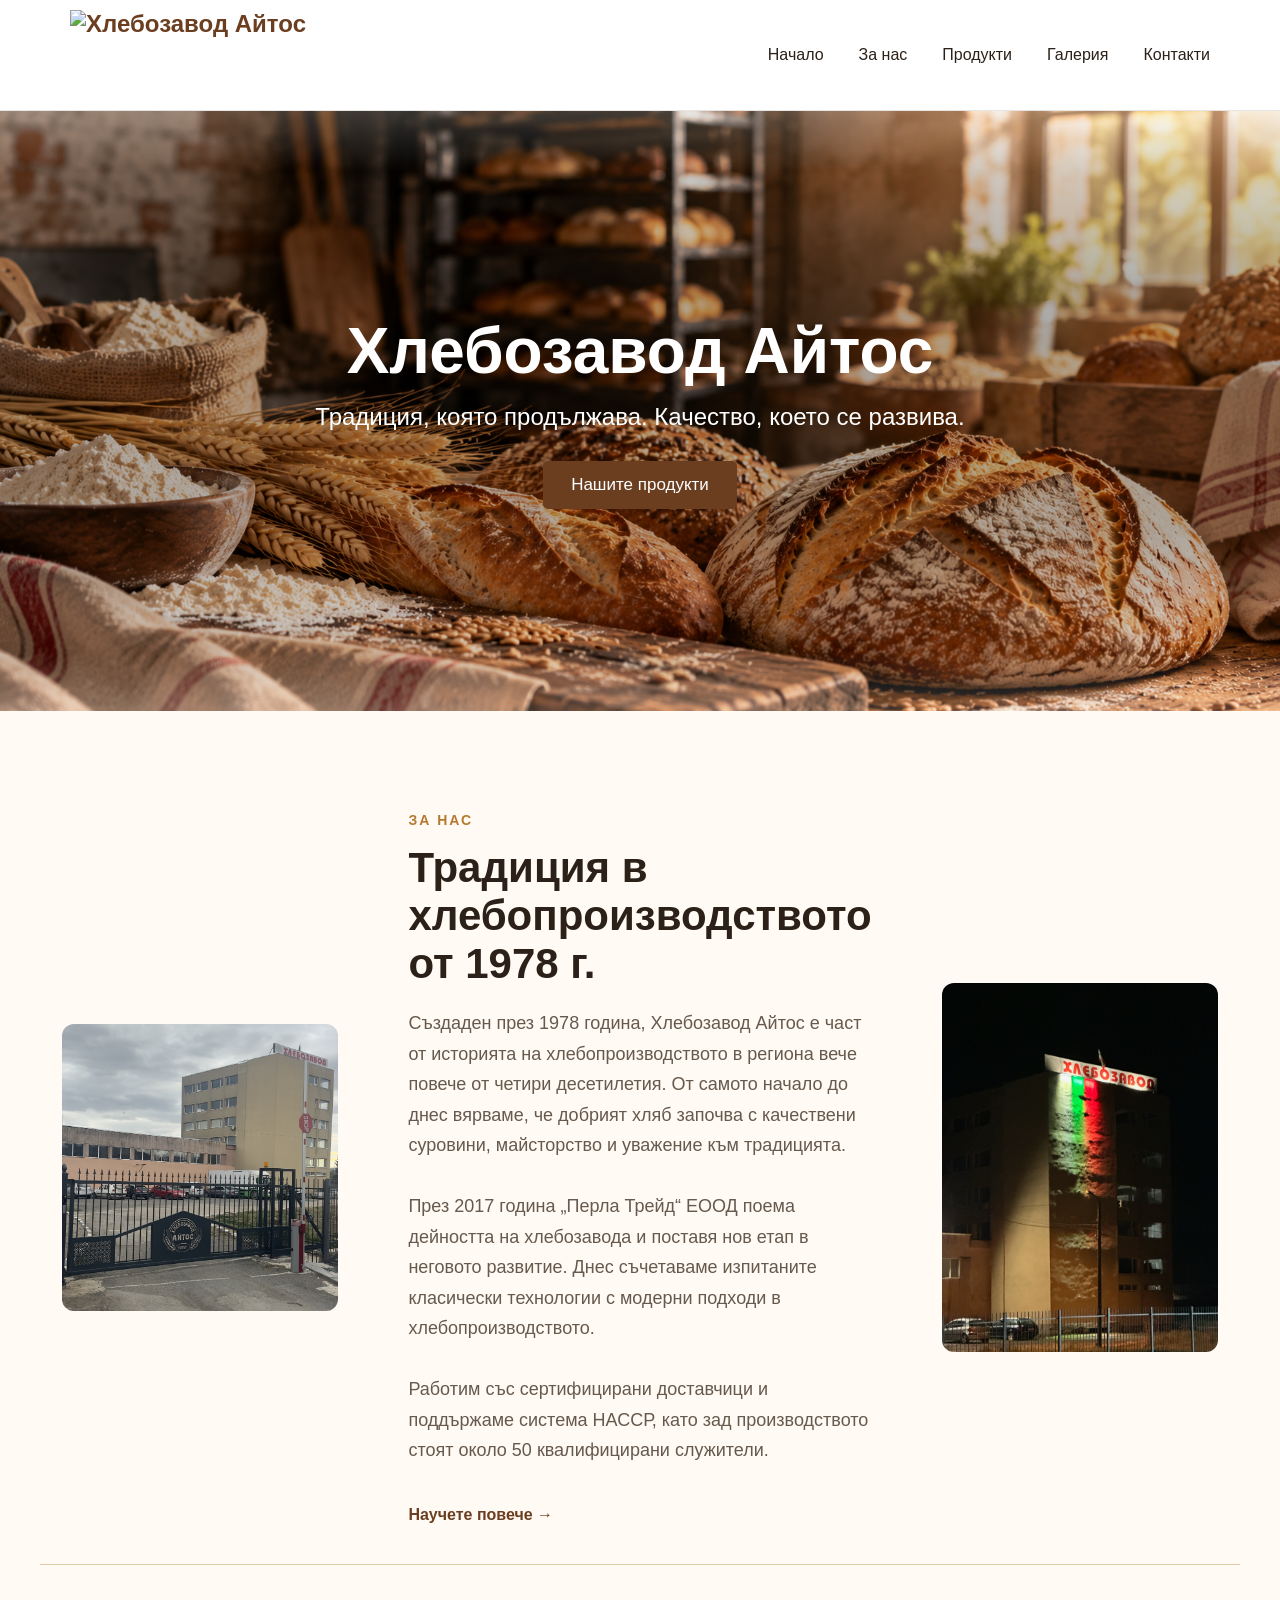
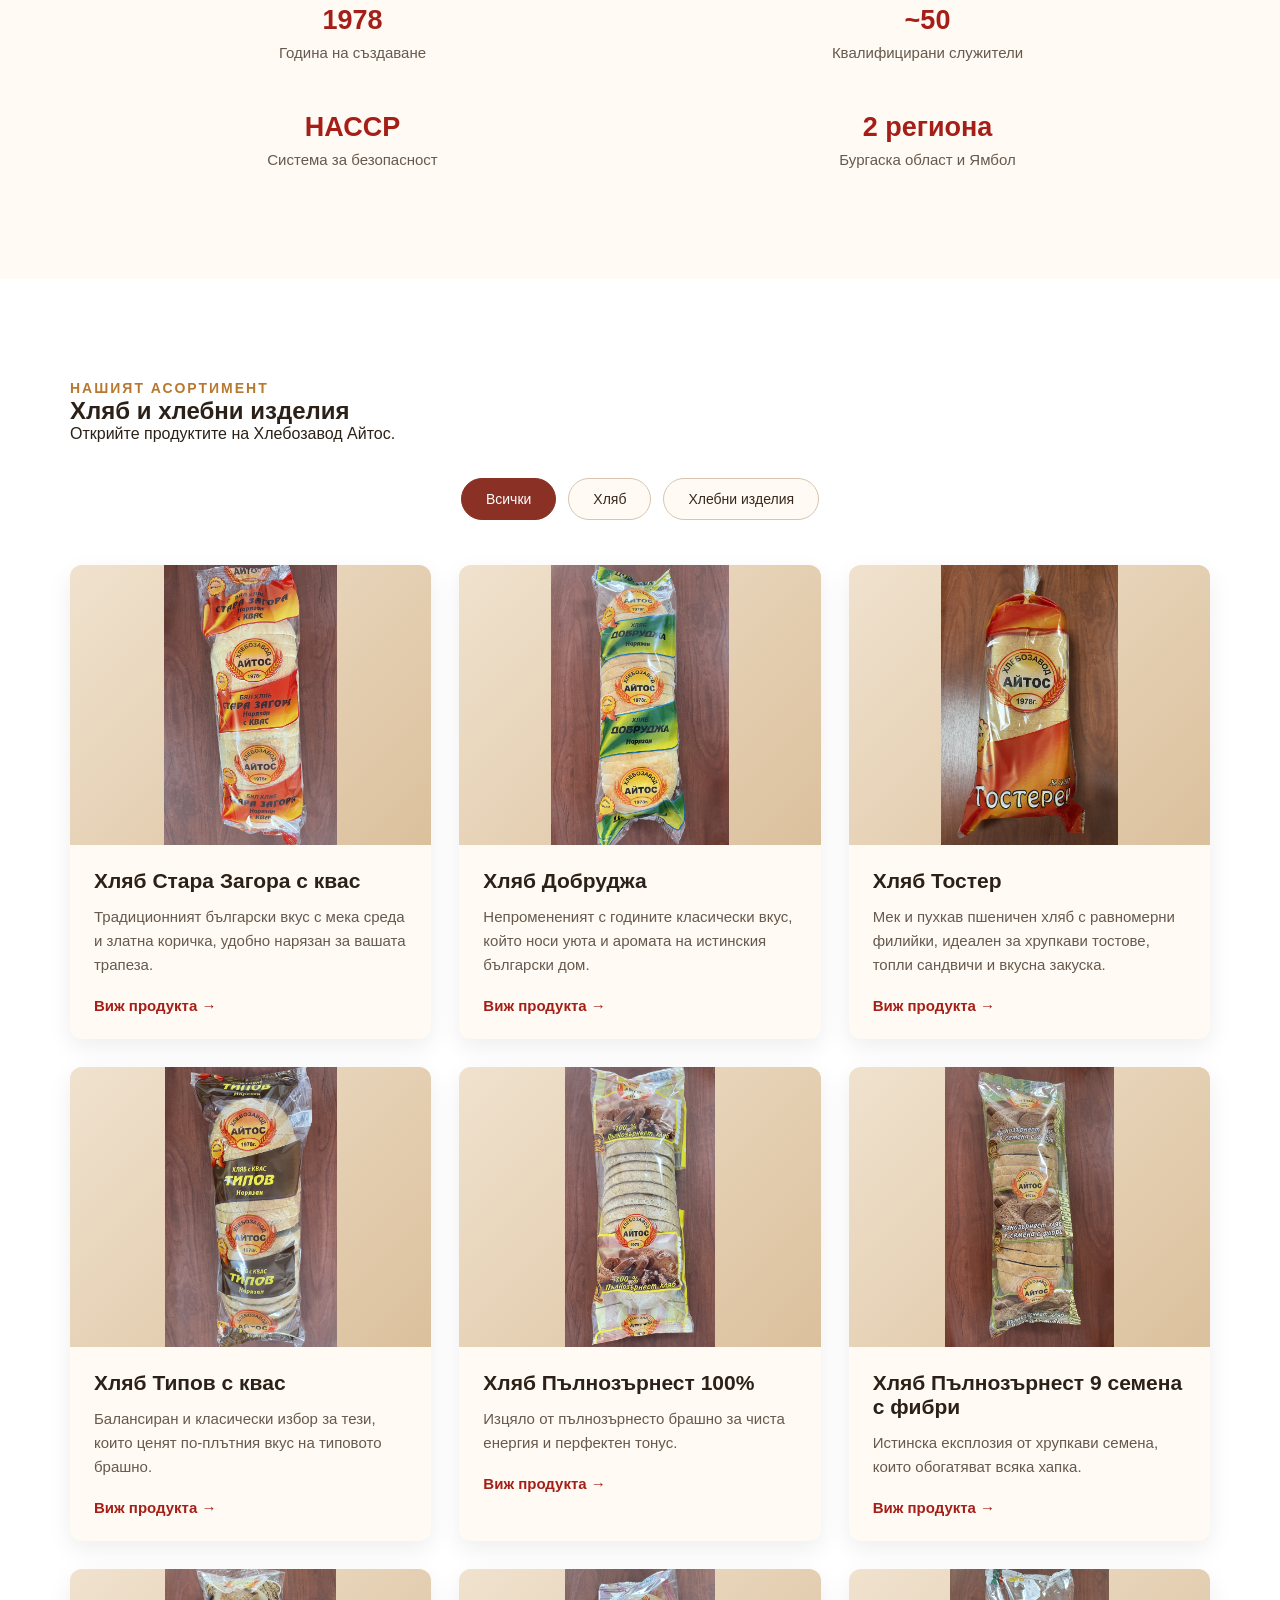
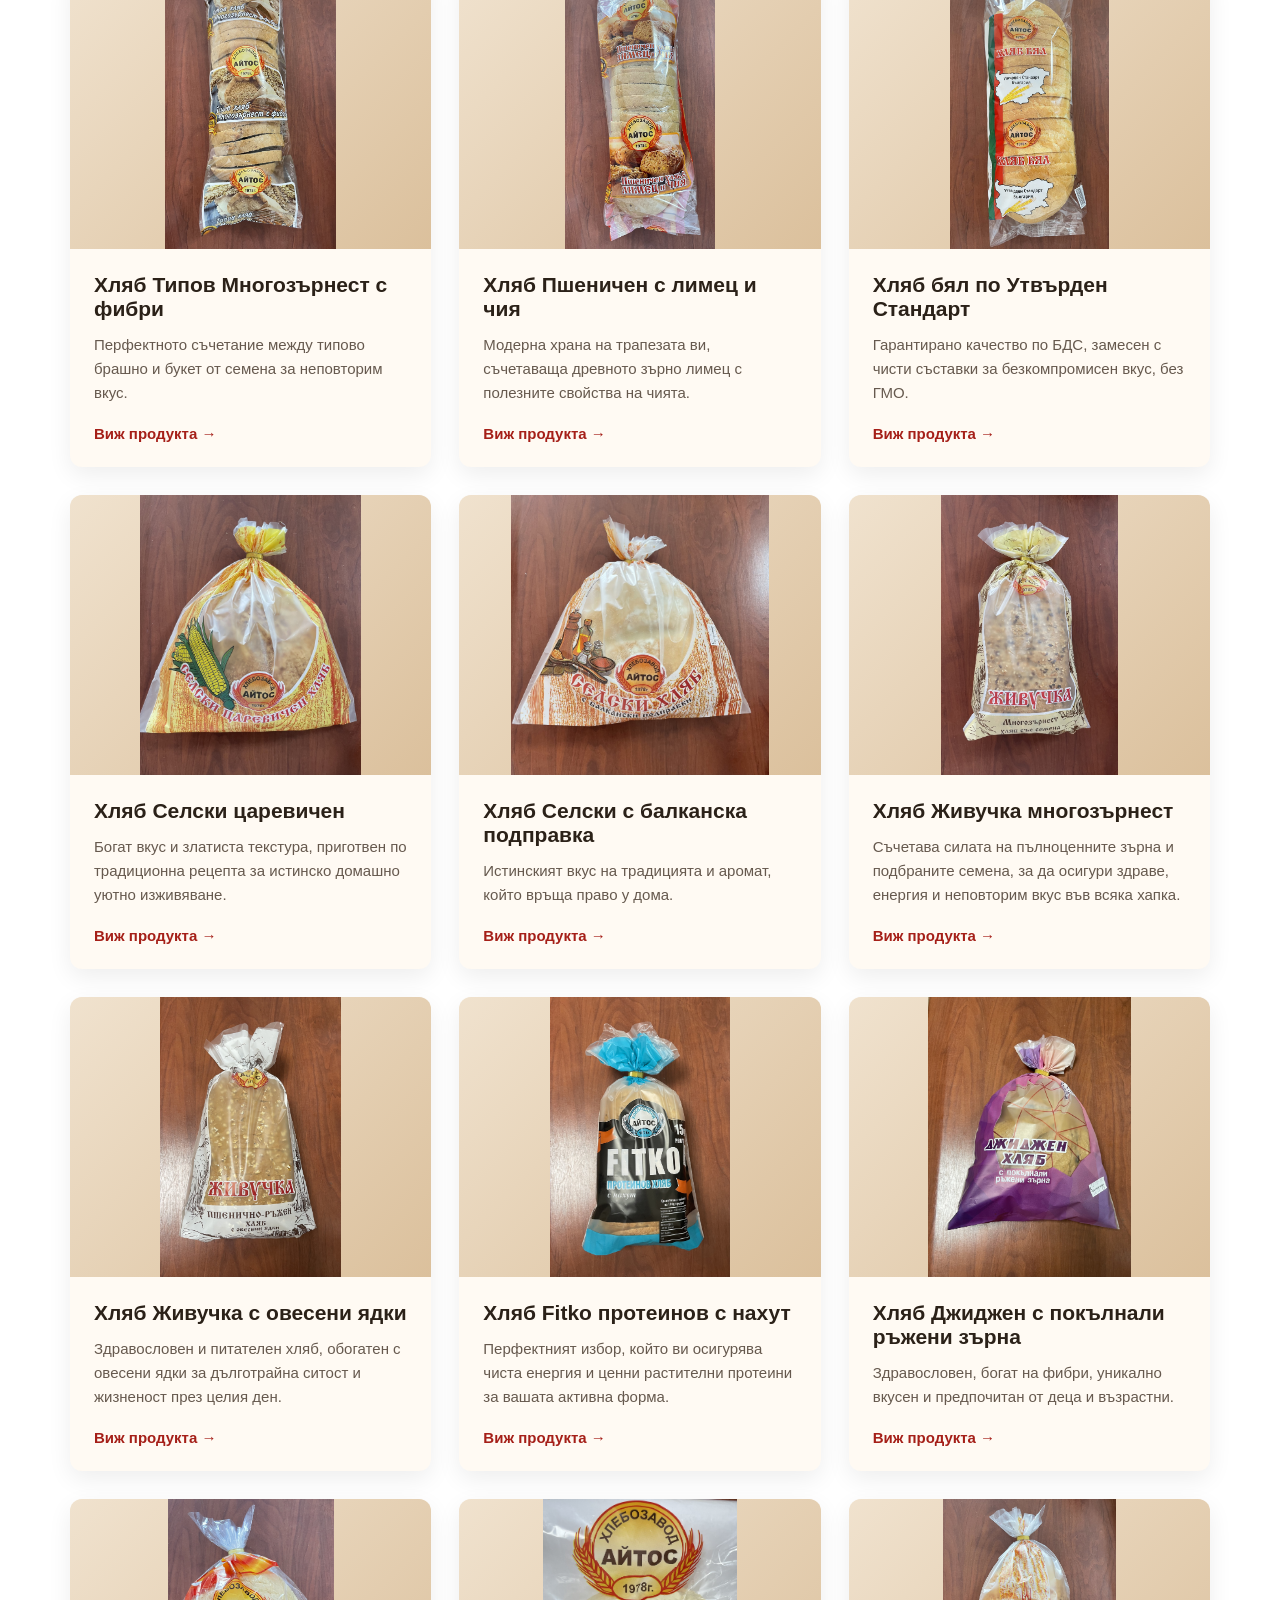
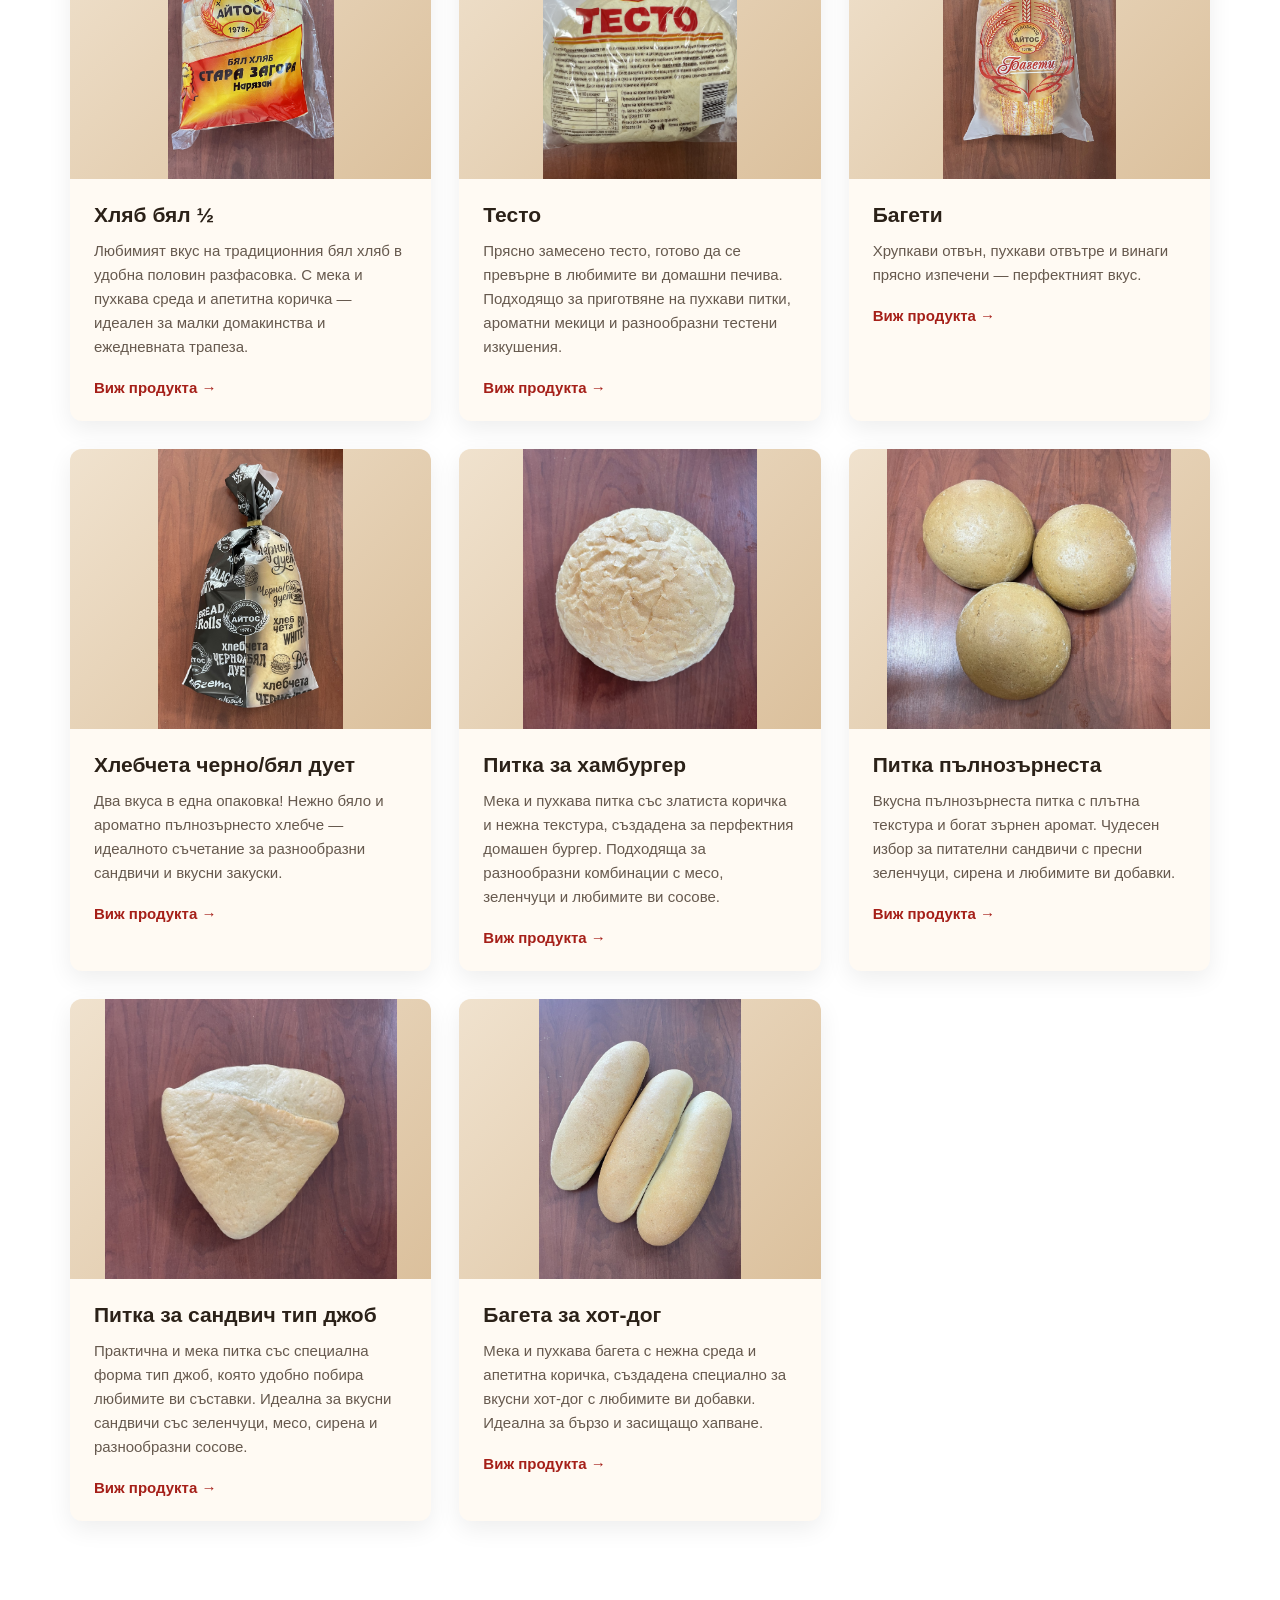
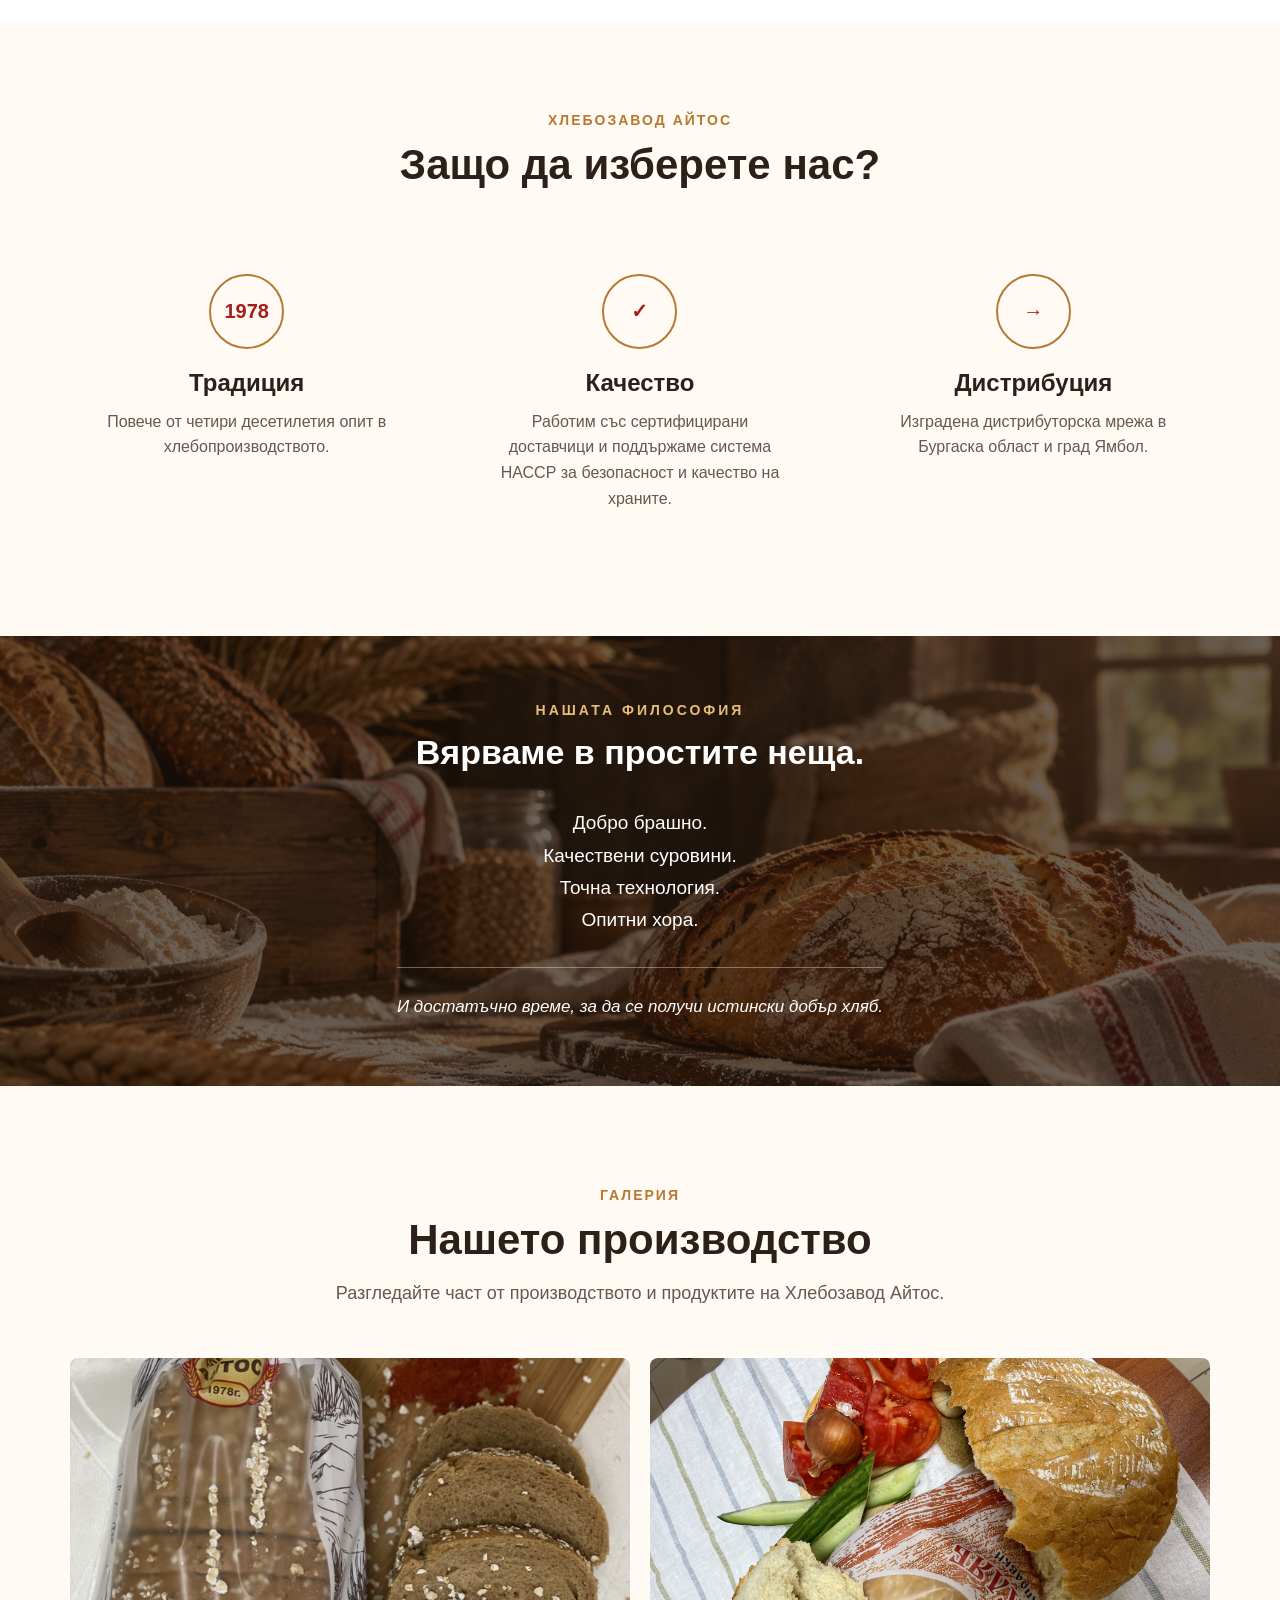
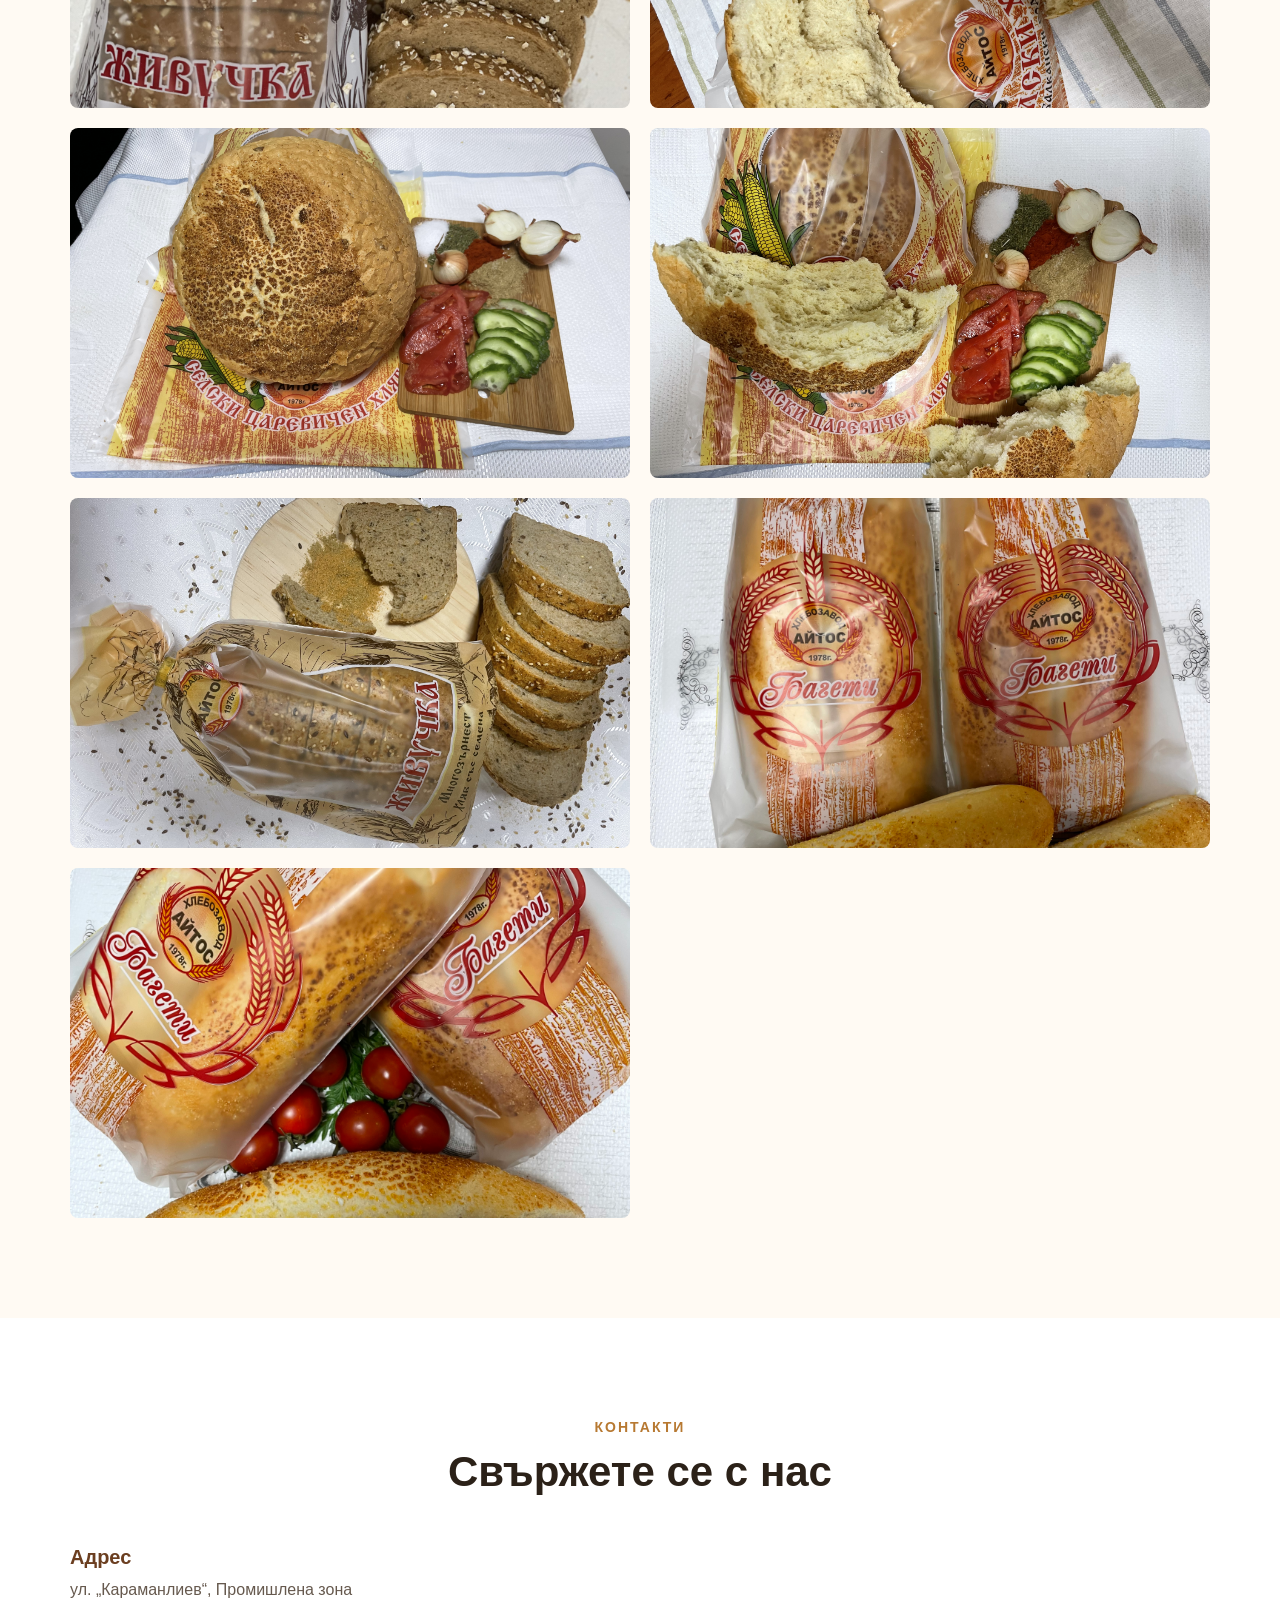
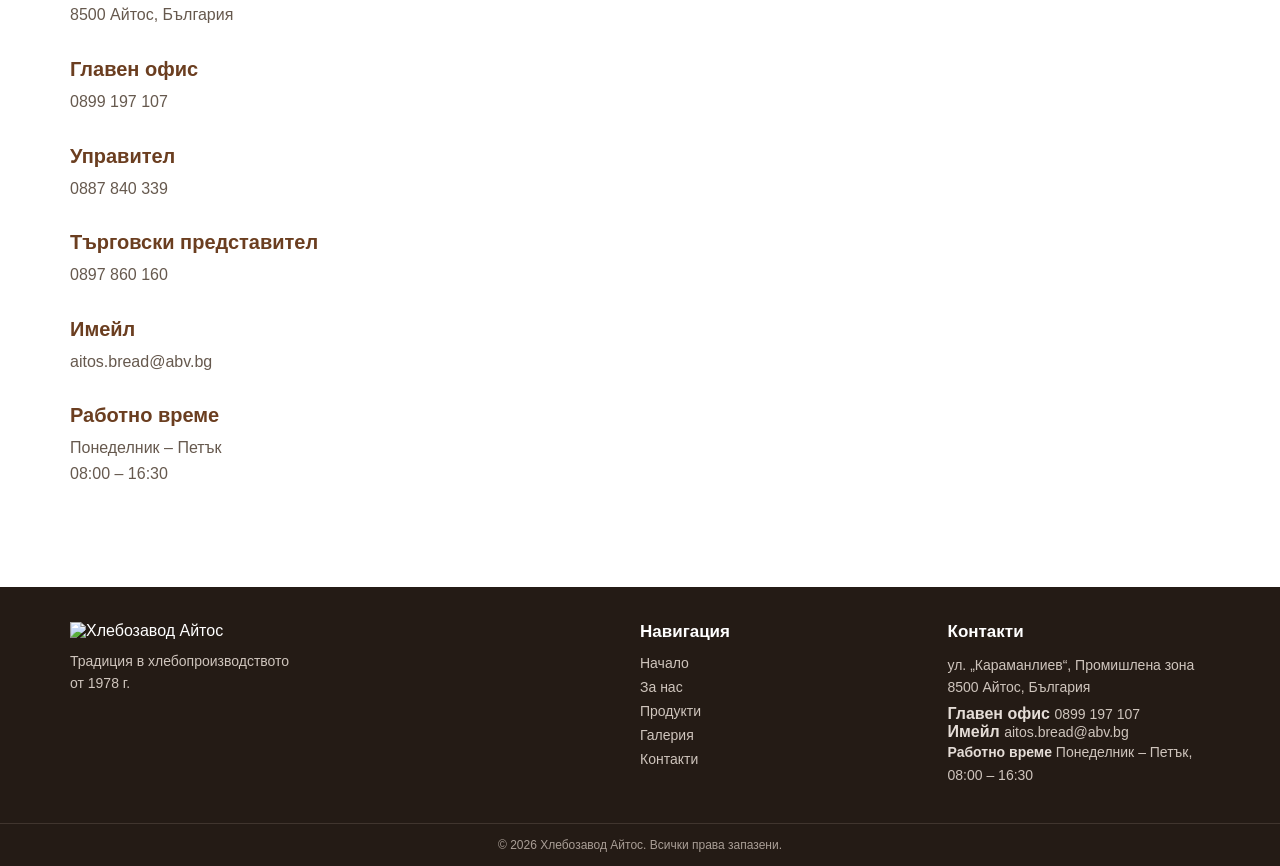
==== index.html @ 1d8bcafd "Initial bakery website" ====
<!DOCTYPE html>
<html lang="bg">
<head>
    <meta charset="UTF-8">
    <meta name="viewport" content="width=device-width, initial-scale=1.0">
    <title>Хлебозавод [ИМЕ]</title>

    <link rel="stylesheet" href="css/style.css">
</head>

<body>

    <header>
        <nav>
           <div class="logo">
                <a href="#home">
                    <img src="images/logo.png" alt="Хлебозавод Айтос">
                </a>
            </div>

            <ul>
                <li><a href="#home">Начало</a></li>
                <li><a href="about.html">За нас</a></li>
                <li><a href="#products">Продукти</a></li>
                <li><a href="#gallery">Галерия</a></li>
                <li><a href="#contacts">Контакти</a></li>
            </ul>
        </nav>
    </header>


    <main>

        <section id="home">
            <h1>Хлебозавод Айтос</h1>
            <p>Традиция, която продължава. Качество, което се развива.</p>

            <a href="#products">Нашите продукти</a>
        </section>


        <section id="about">
    <div class="container about-content">

        <div class="about-images">
    <img src="images/Hlebozavod.png" alt="Хлебозавод Айтос">

</div>

        

        <div class="about-text">

    <span class="section-label">ЗА НАС</span>

    <h2>Традиция в хлебопроизводството от 1978 г.</h2>

    <p>
        Създаден през 1978 година, Хлебозавод Айтос е част от
        историята на хлебопроизводството в региона вече повече
        от четири десетилетия. От самото начало до днес вярваме,
        че добрият хляб започва с качествени суровини,
        майсторство и уважение към традицията.
    </p>

    <p>
        През 2017 година „Перла Трейд“ ЕООД поема дейността
        на хлебозавода и поставя нов етап в неговото развитие.
        Днес съчетаваме изпитаните класически технологии с
        модерни подходи в хлебопроизводството.
    </p>

    <p>
        Работим със сертифицирани доставчици и поддържаме
        система НАССР, като зад производството стоят около
        50 квалифицирани служители.
    </p>

    <a href="about.html" class="about-more">
    Научете повече →
</a>


</div>

<div class="about-images">

    <img src="images/Hlebozavod_2.png.jpeg" alt="Хлебозавод Айтос 2">
</div>



    </div>

<div class="about-stats">

    <div class="stat">
        <strong>1978</strong>
        <span>Година на създаване</span>
    </div>

    <div class="stat">
        <strong>~50</strong>
        <span>Квалифицирани служители</span>
    </div>

    <div class="stat">
        <strong>НАССР</strong>
        <span>Система за безопасност</span>
    </div>

    <div class="stat">
        <strong>2 региона</strong>
        <span>Бургаска област и Ямбол</span>
    </div>

</div>

</section>


      <section id="products" class="products-section">
    <div class="container">
        <div class="section-header">
            <span class="section-label">НАШИЯТ АСОРТИМЕНТ</span>
            <h2>Хляб и хлебни изделия</h2>
            <p>Открийте продуктите на Хлебозавод Айтос.</p>
        </div>

        <div class="product-filters">
            <button class="filter-btn active" data-filter="all">Всички</button>
            <button class="filter-btn" data-filter="bread">Хляб</button>
            <button class="filter-btn" data-filter="bakery">Хлебни изделия</button>
        </div>

        <div id="products-grid" class="products-grid"></div>
    </div>
</section>


        <section id="advantages">
    <div class="container">

        <div class="section-heading">
            <span class="section-label">ХЛЕБОЗАВОД АЙТОС</span>
            <h2>Защо да изберете нас?</h2>
        </div>

        <div class="advantages-grid">

    <article class="advantage-card">
        <div class="advantage-icon">1978</div>
        <h3>Традиция</h3>
        <p>
            Повече от четири десетилетия опит в
            хлебопроизводството.
        </p>
    </article>

    <article class="advantage-card">
        <div class="advantage-icon">✓</div>
        <h3>Качество</h3>
        <p>
            Работим със сертифицирани доставчици и поддържаме
            система НАССР за безопасност и качество на храните.
        </p>
    </article>

    <article class="advantage-card">
        <div class="advantage-icon">→</div>
        <h3>Дистрибуция</h3>
        <p>
            Изградена дистрибуторска мрежа в Бургаска област
            и град Ямбол.
        </p>
    </article>

</div>

    </div>
</section>



<section id="philosophy">

    <div class="philosophy-content">

        <span>НАШАТА ФИЛОСОФИЯ</span>

        <h2>Вярваме в простите неща.</h2>

        <div class="philosophy-lines">
            <p>Добро брашно.</p>
            <p>Качествени суровини.</p>
            <p>Точна технология.</p>
            <p>Опитни хора.</p>
        </div>

        <p class="philosophy-final">
            И достатъчно време, за да се получи истински добър хляб.
        </p>

    </div>

</section>



       <section id="gallery">
    <div class="container">

        <div class="section-heading">
            <span class="section-label">ГАЛЕРИЯ</span>
            <h2>Нашето производство</h2>
            <p>
                Разгледайте част от производството и продуктите
                на Хлебозавод Айтос.
            </p>
        </div>

        <div class="gallery-grid">
            <img src="images/Gallery_1.png" alt="Текст за Снимка 1">
            <img src="images/Gallery_2.png" alt="Текст за Снимка 2">
            <img src="images/Gallery_3.png" alt="Текст за Снимка 3">
            <img src="images/Gallery_4.png" alt="Текст за Снимка 4">
            <img src="images/Gallery_5.png" alt="Текст за Снимка 5">
            <img src="images/Gallery_6.png.jpeg" alt="Текст за Снимка 6">
            <img src="images/Gallery_7.png.jpeg" alt="Текст за Снимка 7">
        </div>

    </div>
</section>


        <section id="contacts">
    <div class="container">

        <div class="section-heading">
            <span class="section-label">КОНТАКТИ</span>
            <h2>Свържете се с нас</h2>
        </div>

        <div class="contact-content">

            <div class="contact-info">

    <div class="contact-item">
        <h3>Адрес</h3>
        <p>
            ул. „Караманлиев“, Промишлена зона<br>
            8500 Айтос, България
        </p>
    </div>

    <div class="contact-item">
        <h3>Главен офис</h3>
        <p>
            <a href="tel:+359899197107">0899 197 107</a>
        </p>
    </div>

    <div class="contact-item">
        <h3>Управител</h3>
        <p>
            <a href="tel:+359887840339">0887 840 339</a>
        </p>
    </div>

    <div class="contact-item">
        <h3>Търговски представител</h3>
        <p>
            <a href="tel:+359897860160">0897 860 160</a>
        </p>
    </div>

    <div class="contact-item">
        <h3>Имейл</h3>
        <p>
            <a href="mailto:aitos.bread@abv.bg">
                aitos.bread@abv.bg
            </a>
        </p>
    </div>

    <div class="contact-item">
        <h3>Работно време</h3>
        <p>
            Понеделник – Петък<br>
            08:00 – 16:30
        </p>
    </div>

</div>

            <div class="map">
                 <iframe 
                     src="https://www.google.com/maps/embed?pb=!1m18!1m12!1m3!1d1036.794597595539!2d27.25100370822489!3d42.693175756993746!2m3!1f0!2f0!3f0!3m2!1i1024!2i768!4f13.1!3m3!1m2!1s0x40a67d49f5e68145%3A0x1e299eda4e1db4b6!2sKhlebozavod!5e0!3m2!1sen!2sbg!4v1788894426315!5m2!1sen!2sbg" width="600" height="450" style="border:0;" allowfullscreen="" loading="lazy" referrerpolicy="strict-origin-when-cross-origin">
                </iframe>
            </div>

        </div>

    </div>
</section>

    </main>


  <footer>
    <div class="container footer-content">

        <!-- BRAND -->
        <div class="footer-brand">
            <img src="images/logo.png" alt="Хлебозавод Айтос">

            <p>
                Традиция в хлебопроизводството<br>
                от 1978 г.
            </p>
        </div>


        <!-- NAVIGATION -->
        <div class="footer-nav">
            <h3>Навигация</h3>

            <ul>
                <li><a href="index.html">Начало</a></li>
                <li><a href="about.html">За нас</a></li>
                <li><a href="index.html#products">Продукти</a></li>
                <li><a href="index.html#gallery">Галерия</a></li>
                <li><a href="index.html#contacts">Контакти</a></li>
            </ul>
        </div>


        <!-- CONTACTS -->
        <div class="footer-contacts">
            <h3>Контакти</h3>

            <p>
                ул. „Караманлиев“, Промишлена зона<br>
                8500 Айтос, България
            </p>

            <div class="footer-contact-row">
                <div>
                    <strong>Главен офис</strong>
                    <a href="tel:+359899197107">
                        0899 197 107
                    </a>
                </div>

                <div>
                    <strong>Имейл</strong>
                    <a href="mailto:aitos.bread@abv.bg">
                        aitos.bread@abv.bg
                    </a>
                </div>
            </div>

            <p class="footer-hours">
                <strong>Работно време</strong>
                Понеделник – Петък, 08:00 – 16:30
            </p>
        </div>

    </div>

    <div class="footer-bottom">
        © 2026 Хлебозавод Айтос. Всички права запазени.
    </div>
</footer>

    <div id="product-modal" class="modal">
        <div class="modal-content">

            <span class="close-modal">&times;</span>

            <h2 id="modal-name"></h2>

            <p id="modal-description"></p>

            <h3>Съставки</h3>

            <p id="modal-ingredients"></p>

        </div>
    </div>


    <script src="js/script.js"></script>

</body>
</html>
---- css/style.css ----
* {
    margin: 0;
    padding: 0;
    box-sizing: border-box;
}

html {
    scroll-behavior: smooth;
}

body {
    font-family: Arial, sans-serif;
    color: #2b2118;
    background-color: #fffaf3;
}

header {
    background-color: #ffffff;
    border-bottom: 1px solid #e5e5e5;
}

nav {
    max-width: 1200px;
    height: 110px;
    margin: 0 auto;
    padding: 0 30px;

    display: flex;
    align-items: center;
    justify-content: space-between;
}

nav > div a {
    font-size: 24px;
    font-weight: bold;
    color: #6b3e20;
    text-decoration: none;
}

nav ul {
    display: flex;
    gap: 35px;
    list-style: none;
}

nav ul a {
    color: #2b2118;
    text-decoration: none;
    font-size: 16px;
    font-weight: 500;
}

nav ul a:hover {
    color: #b77932;
}

#home {
    min-height: 600px;

    display: flex;
    flex-direction: column;
    align-items: center;
    justify-content: center;

    text-align: center;

    background-image:
    linear-gradient(
        to bottom,
        rgba(255, 250, 243, 0.20) 0%,
        rgba(0, 0, 0, 0.15) 10%,
        rgba(0, 0, 0, 0.30) 30%,
        rgba(0, 0, 0, 0.30) 70%,
        rgba(0, 0, 0, 0.15) 90%,
        rgba(255, 250, 243, 0.20) 100%
    ),
    url("../images/Hlqb_Background.png");
    background-size: cover;
    background-position: center;
    background-repeat: no-repeat;

    color: white;
}

#home h1 {
    font-size: 64px;
    margin-bottom: 15px;
}

#home p {
    font-size: 24px;
    margin-bottom: 30px;
}

#home a {
    display: inline-block;

    padding: 14px 28px;

    background-color: #6b3e20;
    color: white;

    text-decoration: none;
    border-radius: 5px;

    font-size: 17px;
}

#home a:hover {
    background-color: #8a542c;
}

.container {
    max-width: 1200px;
    margin: 0 auto;
    padding: 0 30px;
}

#about {
    padding: 100px 0;
    background-color: #fffaf3;
}

.about-content {
    display: flex;
    align-items: center;
    gap: 70px;
}

.about-image img {
    width: 100%;
    height: 400px;
    object-fit: cover;
    border-radius: 8px;
    display: block;
}

.about-text {
    flex: 1;
}

.image-placeholder {
    height: 400px;

    display: flex;
    align-items: center;
    justify-content: center;

    background-color: #e2c9a5;
    border-radius: 8px;

    color: #6b3e20;
    font-size: 18px;
}

.section-label {
    color: #b77932;
    font-weight: bold;
    letter-spacing: 2px;
    font-size: 14px;
}

.about-text h2 {
    font-size: 42px;
    margin: 15px 0 20px;
}

.about-text p {
    font-size: 18px;
    line-height: 1.7;
    color: #66594e;
    margin-bottom: 30px;
}

.about-text a {
    color: #6b3e20;
    font-weight: bold;
    text-decoration: none;
}

.about-text a:hover {
    color: #b77932;
}

.logo img {
    height: 90px;
    width: auto;
    display: block;
}

#products {
    padding: 100px 0;
    background-color: #ffffff;
}

.section-heading {
    text-align: center;
    max-width: 700px;
    margin: 0 auto 50px;
}

.section-heading h2 {
    font-size: 42px;
    margin: 12px 0 15px;
}

.section-heading p {
    font-size: 18px;
    color: #66594e;
    line-height: 1.6;
}

.products-grid {
    display: grid;
    grid-template-columns: repeat(3, 1fr);
    gap: 30px;
}

.product-card {
    background-color: #fffaf3;
    border-radius: 10px;
    overflow: hidden;

    box-shadow: 0 5px 20px rgba(0, 0, 0, 0.08);

    transition:
        transform 0.25s ease,
        box-shadow 0.25s ease;
}

.product-card:hover {
    transform: translateY(-8px);

    box-shadow: 0 10px 30px rgba(0, 0, 0, 0.15);
}

.product-card img {
    width: 100%;
    height: 260px;
    object-fit: cover;
    display: block;
}

.product-content {
    padding: 25px;
}

.product-content h3 {
    font-size: 24px;
    margin-bottom: 12px;
}

.product-content p {
    color: #66594e;
    line-height: 1.6;
    margin-bottom: 20px;
}

.product-content a {
    display: inline-block;

    color: #a51f18;
    font-weight: bold;

    text-decoration: none;
}

.product-content a:hover {
    text-decoration: underline;
}



#gallery {
    padding: 100px 0;
    background-color: #fffaf3;
}

.gallery-grid {
    display: grid;
    grid-template-columns: repeat(2, 1fr);
    gap: 20px;
}

.gallery-grid img {
    width: 100%;
    height: 350px;
    object-fit: cover;

    border-radius: 8px;

    transition: transform 0.3s ease;
}

.gallery-grid img:hover {
    transform: scale(1.02);
}

#contacts {
    padding: 100px 0;
    background-color: white;
}

.contact-content {
    display: grid;
    grid-template-columns: 1fr 1.5fr;
    gap: 60px;
    align-items: stretch;
}

.contact-info {
    display: flex;
    flex-direction: column;
    gap: 30px;
}

.contact-item h3 {
    font-size: 20px;
    margin-bottom: 8px;
    color: #6b3e20;
}

.contact-item p {
    color: #66594e;
    line-height: 1.6;
}

.map {
    min-height: 400px;
    border-radius: 8px;
    overflow: hidden;
}

.map iframe {
    width: 100%;
    height: 100%;
    min-height: 400px;
    border: 0;
    display: block;
}

footer {
    background-color: #241b15;
    color: white;
    padding-top: 35px;
}

.footer-content {
    display: grid;
    grid-template-columns: 2fr 1fr 1fr;
    gap: 45px;
    padding-bottom: 30px;
}

/* LOGO */

.footer-brand img {
    height: 70px;
    width: auto;
    margin-bottom: 10px;
}

.footer-brand p {
    font-size: 14px;
    line-height: 1.6;
}


/* TITLES */

footer h3 {
    font-size: 17px;
    margin-bottom: 12px;
}


/* TEXT */

footer p {
    color: #cfc5bd;
    font-size: 14px;
    line-height: 1.6;
    margin-bottom: 7px;
}


/* NAVIGATION */

footer ul {
    list-style: none;
    padding: 0;
    margin: 0;
}

footer li {
    margin-bottom: 6px;
}

footer a {
    color: #cfc5bd;
    text-decoration: none;
    font-size: 14px;
}

footer a:hover {
    color: white;
}


/* FOOTER CONTACTS */

.footer-contacts p {
    margin-bottom: 7px;
}

.footer-contacts strong {
    color: #e5ddd7;
    font-weight: 600;
}


/* BOTTOM COPYRIGHT */

.footer-bottom {
    border-top: 1px solid #40352e;

    text-align: center;

    padding: 14px;

    color: #a99e96;
    font-size: 12px;
}

#advantages {
    padding: 90px 0;
    background-color: #fffaf3;
}

.advantages-grid {
    display: grid;
    grid-template-columns: repeat(3, 1fr);
    gap: 40px;
}

.advantage-card {
    text-align: center;
    padding: 35px 25px;
}

.advantage-icon {
    width: 75px;
    height: 75px;

    margin: 0 auto 20px;

    display: flex;
    align-items: center;
    justify-content: center;

    border: 2px solid #b77932;
    border-radius: 50%;

    color: #a51f18;
    font-size: 20px;
    font-weight: bold;
}

.advantage-card h3 {
    font-size: 24px;
    margin-bottom: 12px;
}

.advantage-card p {
    color: #66594e;
    line-height: 1.6;
    max-width: 300px;
    margin: 0 auto;
}

.modal {
    display: none;

    position: fixed;
    inset: 0;

    background-color: rgba(0, 0, 0, 0.6);

    align-items: center;
    justify-content: center;

    z-index: 1000;
}

.modal-content {
    position: relative;

    background-color: #fffaf3;

    width: 90%;
    max-width: 500px;

    padding: 35px;

    border-radius: 12px;

    box-shadow: 0 15px 40px rgba(0, 0, 0, 0.25);
}

.modal-content h2 {
    margin-bottom: 15px;
}

.modal-content h3 {
    margin-top: 25px;
    margin-bottom: 8px;

    color: #a51f18;
}

.modal-content p {
    color: #66594e;
    line-height: 1.6;
}

.close-modal {
    position: absolute;

    top: 15px;
    right: 20px;

    font-size: 30px;
    cursor: pointer;
}

.contact-item a {
    color: #66594e;
    text-decoration: none;
}

.contact-item a:hover {
    color: #a51f18;
}

.about-stats {
    max-width: 1200px;
    margin: 60px auto 0;
    padding: 40px 30px 0;

    display: grid;
    grid-template-columns: repeat(4, 1fr);

    border-top: 1px solid #e2c9a5;
}

.stat {
    text-align: center;
    padding: 10px 20px;
}

.stat strong {
    display: block;

    color: #a51f18;
    font-size: 32px;
    margin-bottom: 8px;
}

.stat span {
    color: #66594e;
    font-size: 15px;
}


#philosophy {
    min-height: 500px;

    display: flex;
    align-items: center;
    justify-content: center;

    padding: 80px 30px;

    background-image:
        linear-gradient(
            rgba(30, 20, 12, 0.65),
            rgba(30, 20, 12, 0.65)
        ),
        url("../images/quote.png");

    background-size: cover;
    background-position: center;
    background-attachment: fixed;

    text-align: center;
    color: white;
}

.philosophy-content {
    max-width: 800px;
}

.philosophy-content > span {
    display: block;

    margin-bottom: 15px;

    color: #e7bd78;

    font-size: 14px;
    font-weight: bold;
    letter-spacing: 3px;
}

.philosophy-content h2 {
    font-size: 48px;
    margin-bottom: 35px;
}

.philosophy-lines {
    margin-bottom: 30px;
}

.philosophy-lines p {
    font-size: 23px;
    line-height: 1.7;
}

.philosophy-final {
    max-width: 650px;
    margin: 0 auto;

    padding-top: 25px;

    border-top: 1px solid rgba(255, 255, 255, 0.35);

    font-size: 20px;
    line-height: 1.6;
    font-style: italic;
}


/* =========================
   ABOUT PAGE
========================= */

.about-page-hero {
    min-height: 500px;
    padding: 110px 30px;

    display: flex;
    align-items: center;
    justify-content: center;

    text-align: center;
    color: white;

    background-image:
        linear-gradient(
            rgba(20, 10, 5, 0.38),
            rgba(20, 10, 5, 0.38)
        ),
        url("../images/Backgrount_About.png");

    background-size: cover;
    background-position: center;
    background-repeat: no-repeat;
}

.about-page-hero span {
    color: #f0c36a;

    font-size: 14px;
    font-weight: bold;
    letter-spacing: 3px;
}

.about-page-hero h1 {
    max-width: 900px;

    margin: 20px auto;

    font-size: 52px;
    line-height: 1.2;
}

.about-page-hero p {
    font-size: 20px;
    color: #f5ddd8;
}


/* HISTORY */

.about-page-section {
    padding: 100px 0;
}

.about-page-grid {
    display: grid;

    grid-template-columns: 1fr 1fr;

    gap: 70px;

    align-items: center;
}

.about-page-image img {
    width: 100%;
    height: 500px;

    object-fit: cover;

    border-radius: 10px;
}

.about-page-text h2 {
    margin: 15px 0 25px;

    font-size: 40px;
}

.about-page-text p {
    margin-bottom: 18px;

    color: #66594e;

    font-size: 17px;
    line-height: 1.8;
}


/* CONTENT SECTIONS */

.about-detail-section {
    padding: 90px 0;
}

.about-detail-section .container {
    max-width: 900px;
}

.about-detail-section h2 {
    margin: 15px 0 25px;

    font-size: 40px;
}

.about-detail-section p {
    margin-bottom: 18px;

    color: #66594e;

    font-size: 18px;
    line-height: 1.8;
}

.light-section {
    background-color: #fffaf3;
}


/* PRODUCT LIST */

.about-list {
    margin: 30px 0;
    padding-left: 25px;
}

.about-list li {
    margin-bottom: 12px;

    color: #66594e;

    font-size: 17px;
}

.about-more {
    display: inline-block;
    margin-top: 10px;

    color: #a51f18;
    font-weight: bold;
    text-decoration: none;
}

.about-more:hover {
    text-decoration: underline;
}





@media (max-width: 768px) {

    /* GENERAL */

    .container {
        padding-left: 20px;
        padding-right: 20px;
    }

    section {
        scroll-margin-top: 20px;
    }


    /* NAVIGATION */

    nav {
        height: auto;
        padding: 15px 20px;

        flex-direction: column;
        gap: 15px;
    }

    .logo img {
        height: 70px;
    }

    nav ul {
        flex-wrap: wrap;
        justify-content: center;
        gap: 12px 20px;
    }

    nav ul a {
        font-size: 15px;
    }


    /* HERO */

    #home {
        min-height: 500px;
        padding: 60px 20px;

        background-position: center;
    }

    #home h1 {
        font-size: 40px;
        line-height: 1.1;
    }

    #home p {
        font-size: 18px;
        line-height: 1.5;
    }


    /* ABOUT */

    #about {
        padding: 70px 0;
    }

    .about-content {
        flex-direction: column;
        gap: 35px;
    }

    .about-image,
    .about-text {
        width: 100%;
    }

    .about-image img {
        height: 280px;
    }

    .about-text h2 {
        font-size: 32px;
    }


    /* PRODUCTS */

    #products {
        padding: 70px 0;
    }

    .section-heading {
        margin-bottom: 35px;
    }

    .section-heading h2 {
        font-size: 32px;
        line-height: 1.2;
    }

    .section-heading p {
        font-size: 16px;
    }

    .products-grid {
        grid-template-columns: 1fr;
        gap: 25px;
    }

    .product-card {
        width: 100%;
    }

    .product-card img {
        height: 250px;
    }

    .product-content {
        padding: 22px;
    }


    /* ADVANTAGES */

    #advantages {
        padding: 70px 0;
    }

    .advantages-grid {
        grid-template-columns: 1fr;
        gap: 15px;
    }

    .advantage-card {
        padding: 20px;
    }

    .advantage-icon {
        width: 65px;
        height: 65px;
        margin-bottom: 15px;
    }

    .advantage-card p {
        max-width: 350px;
    }


    /* GALLERY */

    #gallery {
        padding: 70px 0;
    }

    .gallery-grid {
        grid-template-columns: 1fr;
        gap: 15px;
    }

    .gallery-grid img {
        height: 260px;
    }


    /* CONTACTS */

    #contacts {
        padding: 70px 0;
    }

    .contact-content {
        grid-template-columns: 1fr;
        gap: 35px;
    }

    .map,
    .map iframe {
        min-height: 300px;
    }


    /* FOOTER */

    .footer-content {
        grid-template-columns: 1fr;
        gap: 35px;
    }
    
}

.about-stats {
    grid-template-columns: repeat(2, 1fr);
    gap: 30px 10px;

    margin-top: 40px;
    padding-top: 30px;
}

.stat strong {
    font-size: 27px;
}

#philosophy {
    min-height: 450px;
    padding: 60px 20px;

    /* fixed backgrounds can behave badly on phones */
    background-attachment: scroll;
}

.philosophy-content h2 {
    font-size: 34px;
}

.philosophy-lines p {
    font-size: 19px;
}

.philosophy-final {
    font-size: 17px;
}

@media (max-width: 768px) {

    .about-page-hero {
        padding: 70px 20px;
    }

    .about-page-hero h1 {
        font-size: 36px;
    }

    .about-page-grid {
        grid-template-columns: 1fr;
        gap: 40px;
    }

    .about-page-image img {
        height: 300px;
    }

    .about-page-text h2,
    .about-detail-section h2 {
        font-size: 32px;
    }

    .about-page-section,
    .about-detail-section {
        padding: 65px 0;
    }
}



/* PRODUCT FILTERS */

.product-filters {
    display: flex;
    justify-content: center;
    flex-wrap: wrap;
    gap: 12px;
    margin: 35px 0 45px;
}

.filter-btn {
    padding: 12px 24px;
    border: 1px solid #d8c5af;
    border-radius: 30px;
    background: #fffaf3;
    color: #38281d;
    cursor: pointer;
    font-size: 14px;
    transition: 0.2s;
}

.filter-btn:hover,
.filter-btn.active {
    background: #8b3024;
    color: white;
    border-color: #8b3024;
}

/* PRODUCT GRID */

.products-grid {
    display: grid;
    grid-template-columns: repeat(3, minmax(0, 1fr));
    gap: 28px;
}

.product-card {
    background: #fffaf3;
    border-radius: 12px;
    overflow: hidden;
    box-shadow: 0 8px 25px rgba(0, 0, 0, 0.07);
    transition: transform 0.25s;
}

.product-card:hover {
    transform: translateY(-5px);
}

.product-image-placeholder {
    height: 230px;
    background: linear-gradient(135deg, #f0e2ce, #dbc09c);
    display: flex;
    justify-content: center;
    align-items: center;
    position: relative;
    color: #8a6a4c;
}


.product-image-placeholder img {
    width: 100%;
    height: 100%;
    object-fit: contain;
    object-position: center;
    display: block;
}


.product-info {
    padding: 24px;
}

.product-info h3 {
    font-size: 21px;
    margin-bottom: 12px;
}

.product-info p {
    color: #66594e;
    font-size: 15px;
    line-height: 1.6;
    margin-bottom: 20px;
}

.product-details-btn {
    background: none;
    border: none;
    padding: 0;
    color: #a51f18;
    font-weight: bold;
    cursor: pointer;
    font-size: 15px;
}

/* PRODUCT POPUP */

.product-dialog {
    position: fixed;
    margin: auto;
    width: min(90%, 550px);
    max-height: 85vh;
    overflow-y: auto;
    border: none;
    border-radius: 14px;
    padding: 40px;
    background: #fffaf3;
    color: #30251d;
    box-shadow: 0 15px 60px rgba(0,0,0,0.2);
}

.product-dialog::backdrop {
    background: rgba(0,0,0,0.65);
}

.product-dialog h2 {
    margin-bottom: 20px;
}

.product-dialog h3 {
    margin: 25px 0 10px;
}

.product-dialog p {
    line-height: 1.7;
    color: #66594e;
}

.dialog-close {
    position: absolute;
    top: 12px;
    right: 18px;
    background: none;
    border: none;
    font-size: 30px;
    cursor: pointer;
}

@media (max-width: 900px) {
    .products-grid {
        grid-template-columns: repeat(2, minmax(0, 1fr));
    }
}

@media (max-width: 600px) {
    .products-grid {
        grid-template-columns: 1fr;
    }

    .product-image-placeholder {
        height: 240px;
    }

    .product-dialog {
        padding: 30px 22px;
    }
}


.nutrition-table {
    width: 100%;
    border-collapse: collapse;
    margin-top: 15px;
    font-size: 14px;
}

.nutrition-table td {
    padding: 12px;
    border-bottom: 1px solid #e5d8c9;
}

.nutrition-table td:last-child {
    text-align: right;
    font-weight: 600;
    white-space: nowrap;
}

.nutrition-table tr:nth-child(even) {
    background-color: #f7efe5;
}



.product-image-placeholder {
    height: 280px;
    background-color: #f8f4ee;
    overflow: hidden;
}

.product-dialog p {
    white-space: pre-line;
}



/* =========================
   ABOUT SECTION LAYOUT
========================= */

#about .container {
    max-width: 1600px;
    width: 95%;
    margin: 0 auto;
}

/* Photo - Text - Photo */
.about-layout {
    display: grid;
    grid-template-columns: minmax(0, 1fr) minmax(0, 1.4fr) minmax(0, 1fr);
    gap: 35px;
    align-items: center;
    width: 100%;
}

/* LEFT PHOTO */
.about-images {
    display: flex;
    flex-direction: column;
    align-items: center;
    width: 100%;
    gap: 20px;
    margin: 0;
    padding: 0;
}

.about-images img {
    width: 100%;
    max-width: 420px;
    height: auto;
    display: block;
    object-fit: contain;
    border-radius: 12px;
    margin: 0 auto;
}

/* MIDDLE TEXT */
.about-layout .about-text {
    width: 100%;
    min-width: 0;
}

/* RIGHT PHOTO */
.about-photo {
    width: 100%;
    min-width: 0;
}

.about-photo img {
    width: 100%;
    max-width: 420px;
    height: auto;
    display: block;
    object-fit: contain;
    border-radius: 12px;
    margin: 0 auto;
}

/* TABLETS */
@media (max-width: 1100px) {
    .about-layout {
        grid-template-columns: minmax(0, 1fr) minmax(0, 1.3fr) minmax(0, 1fr);
        gap: 20px;
    }
}

/* MOBILE */
@media (max-width: 768px) {
    .about-layout {
        grid-template-columns: 1fr;
        gap: 30px;
    }

    .about-images,
    .about-photo {
        width: 100%;
        max-width: 450px;
        margin: 0 auto;
    }

    .about-images img,
    .about-photo img {
        width: 100%;
        height: auto;
    }

    .about-layout .about-text {
        width: 100%;
    }
}
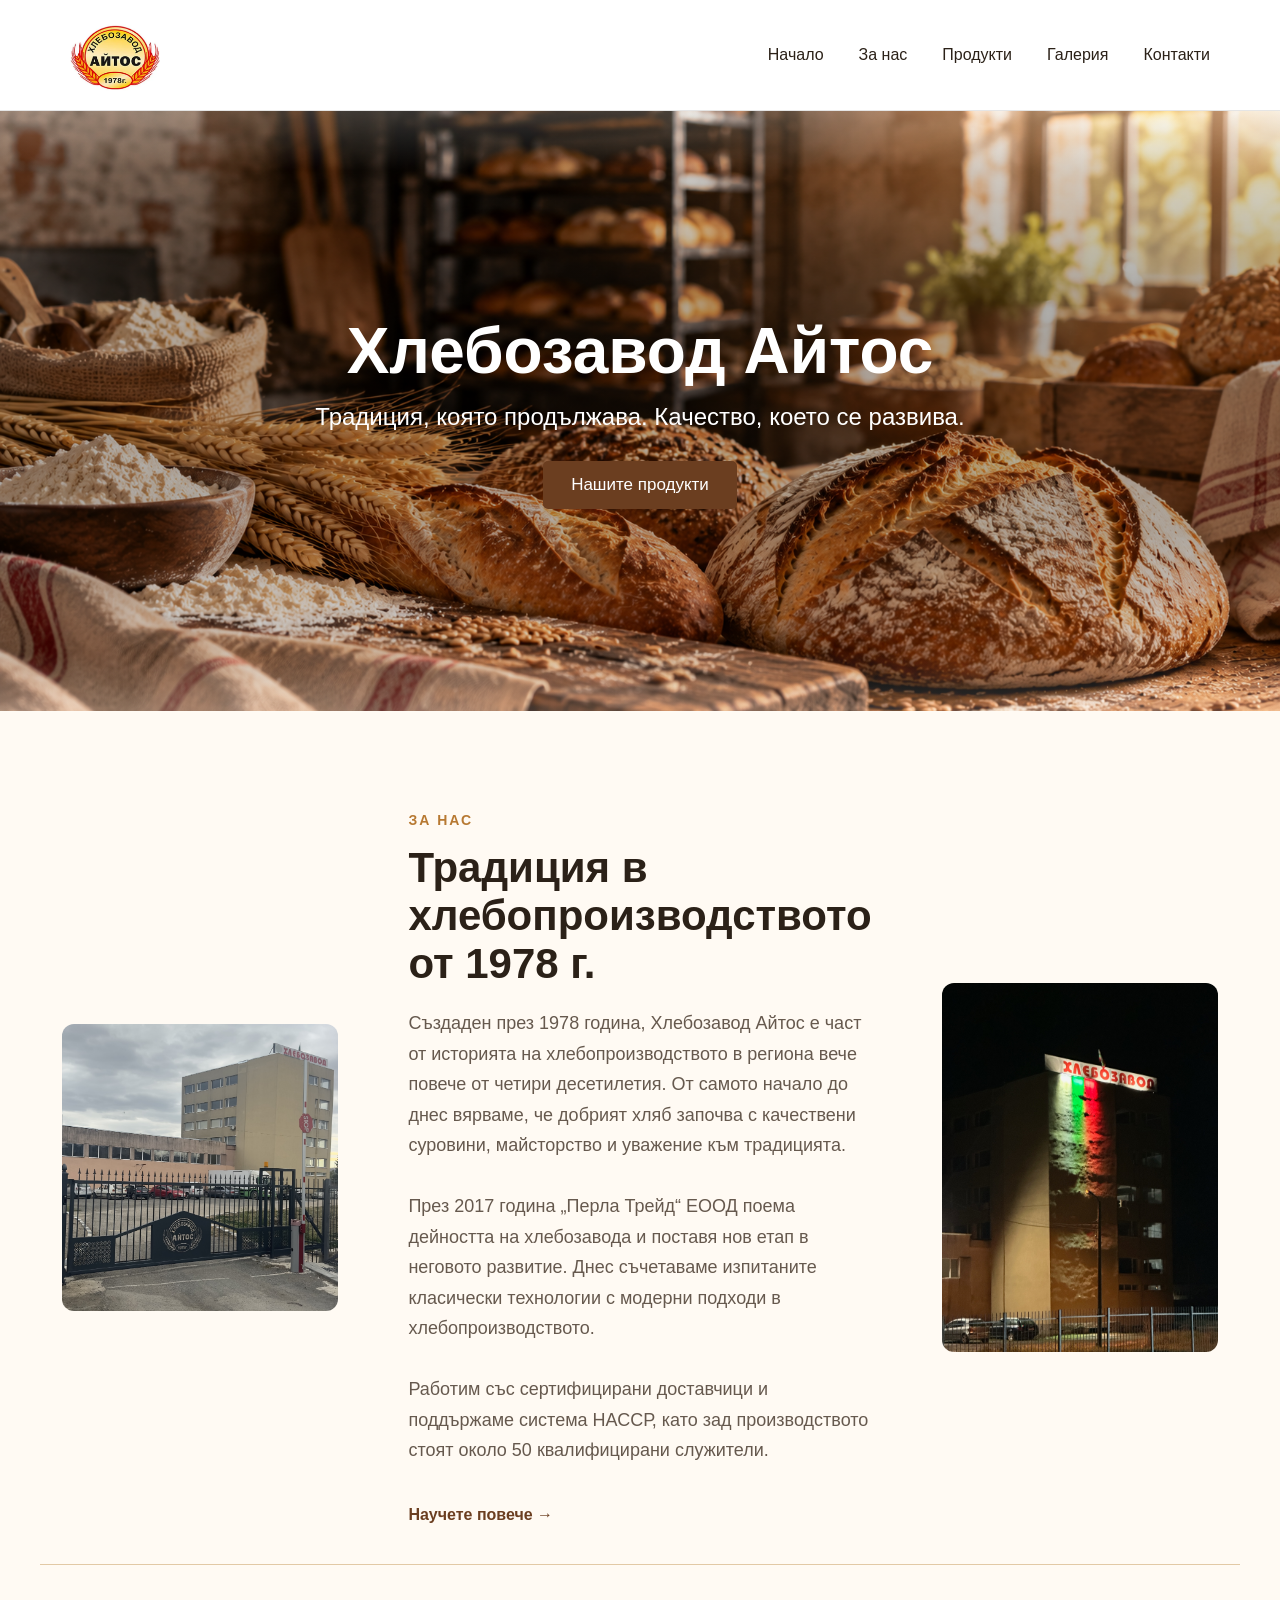
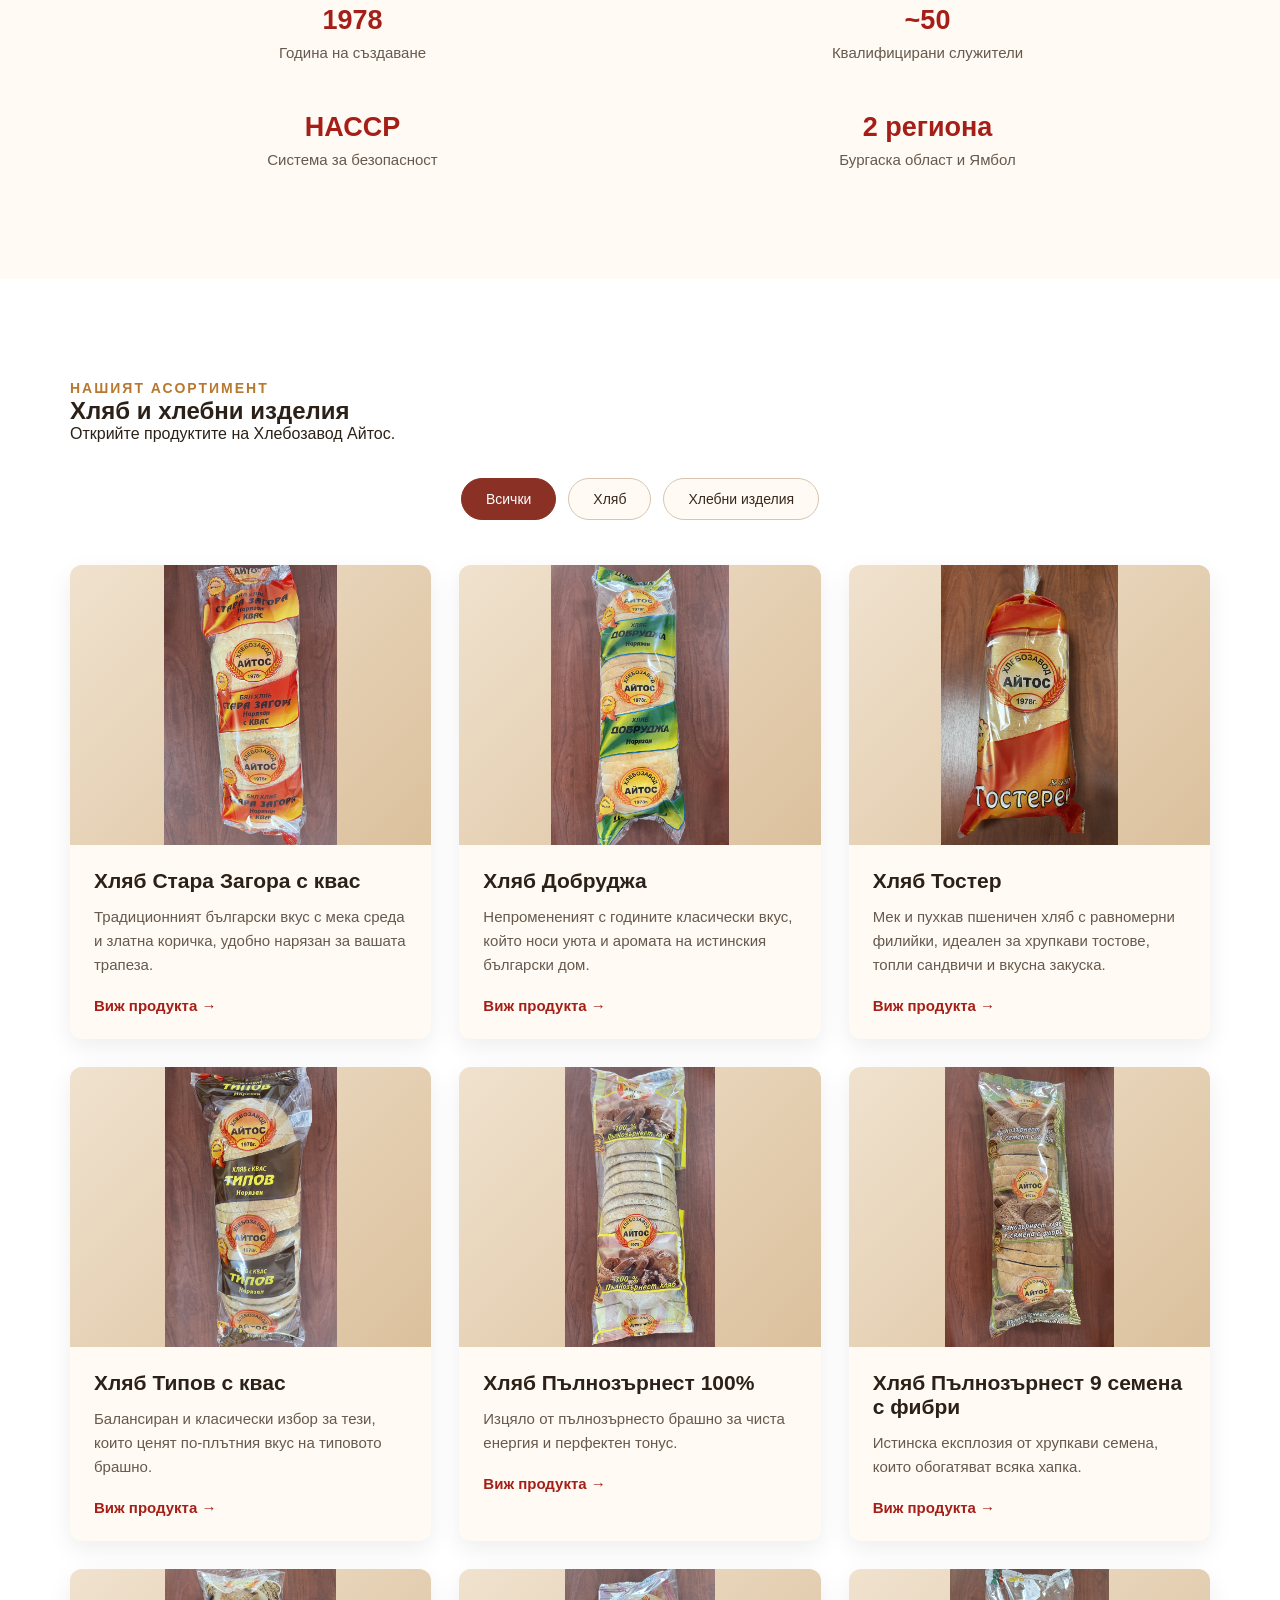
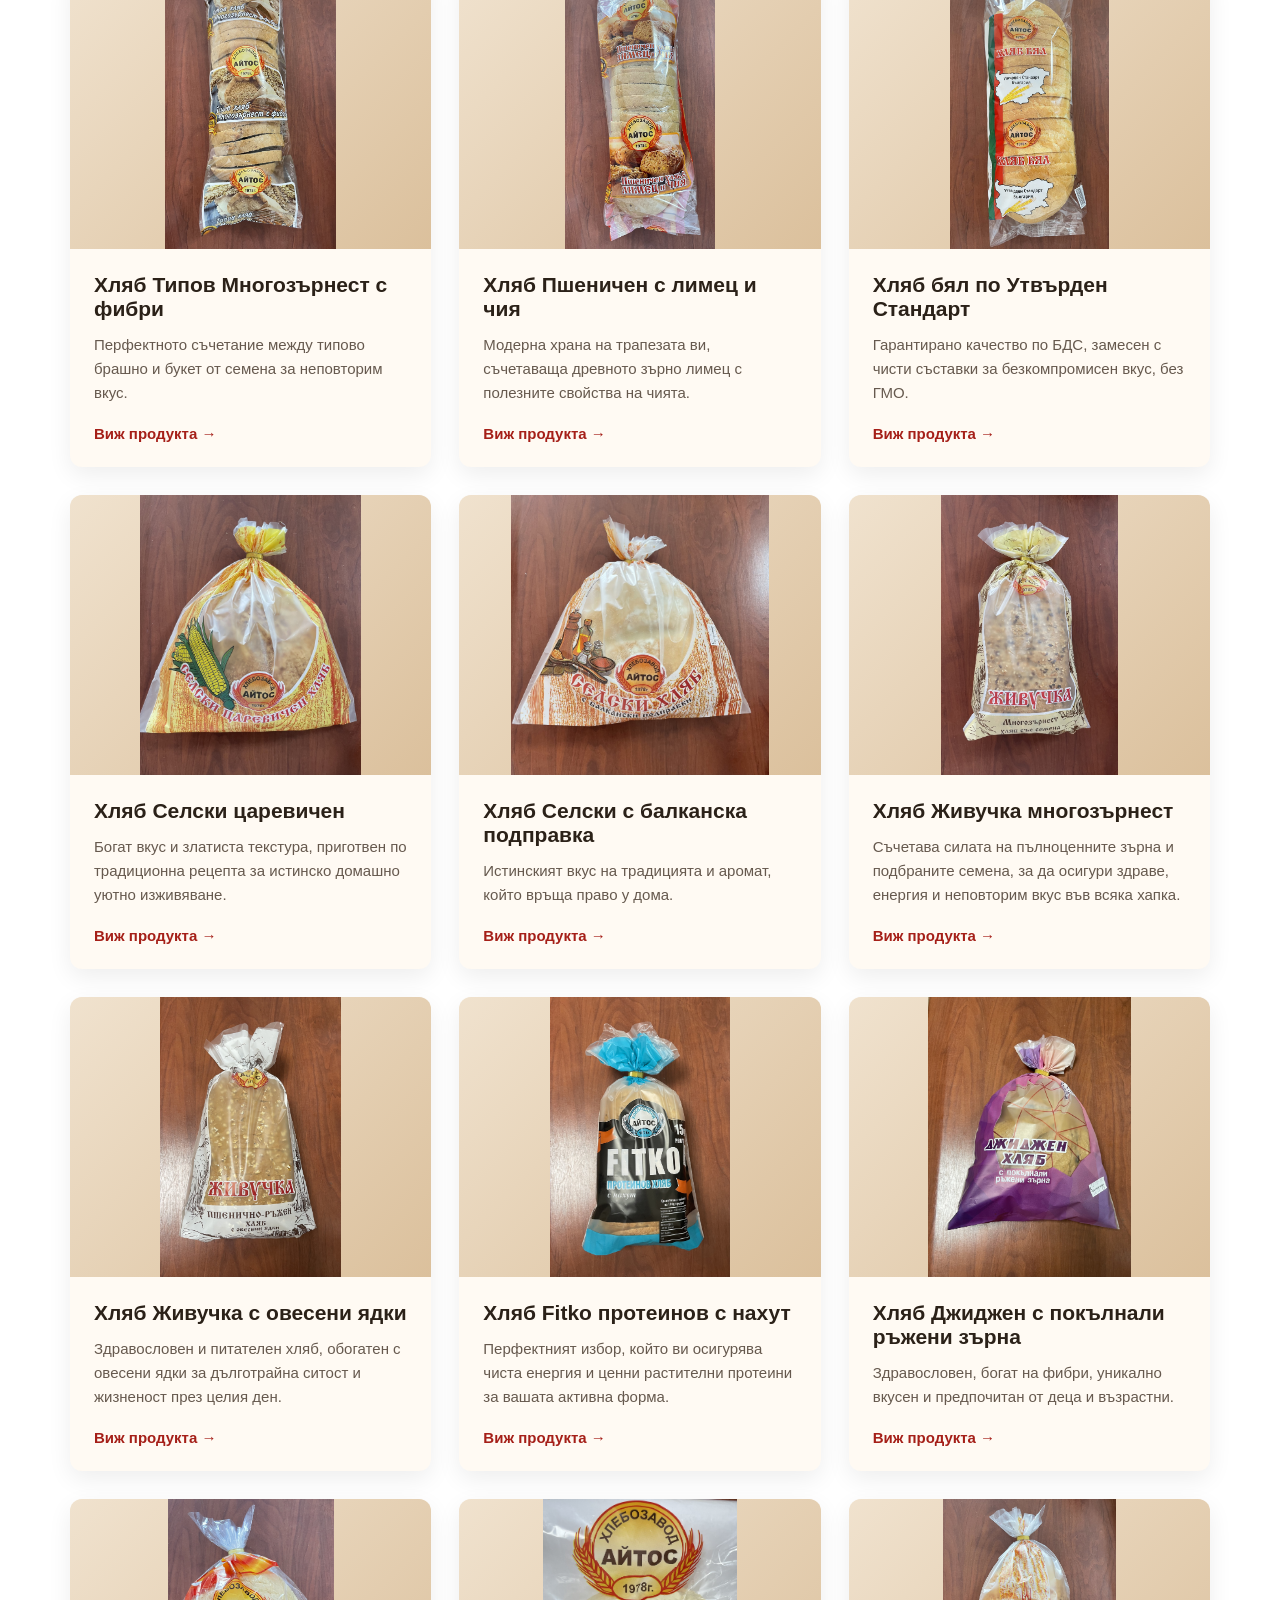
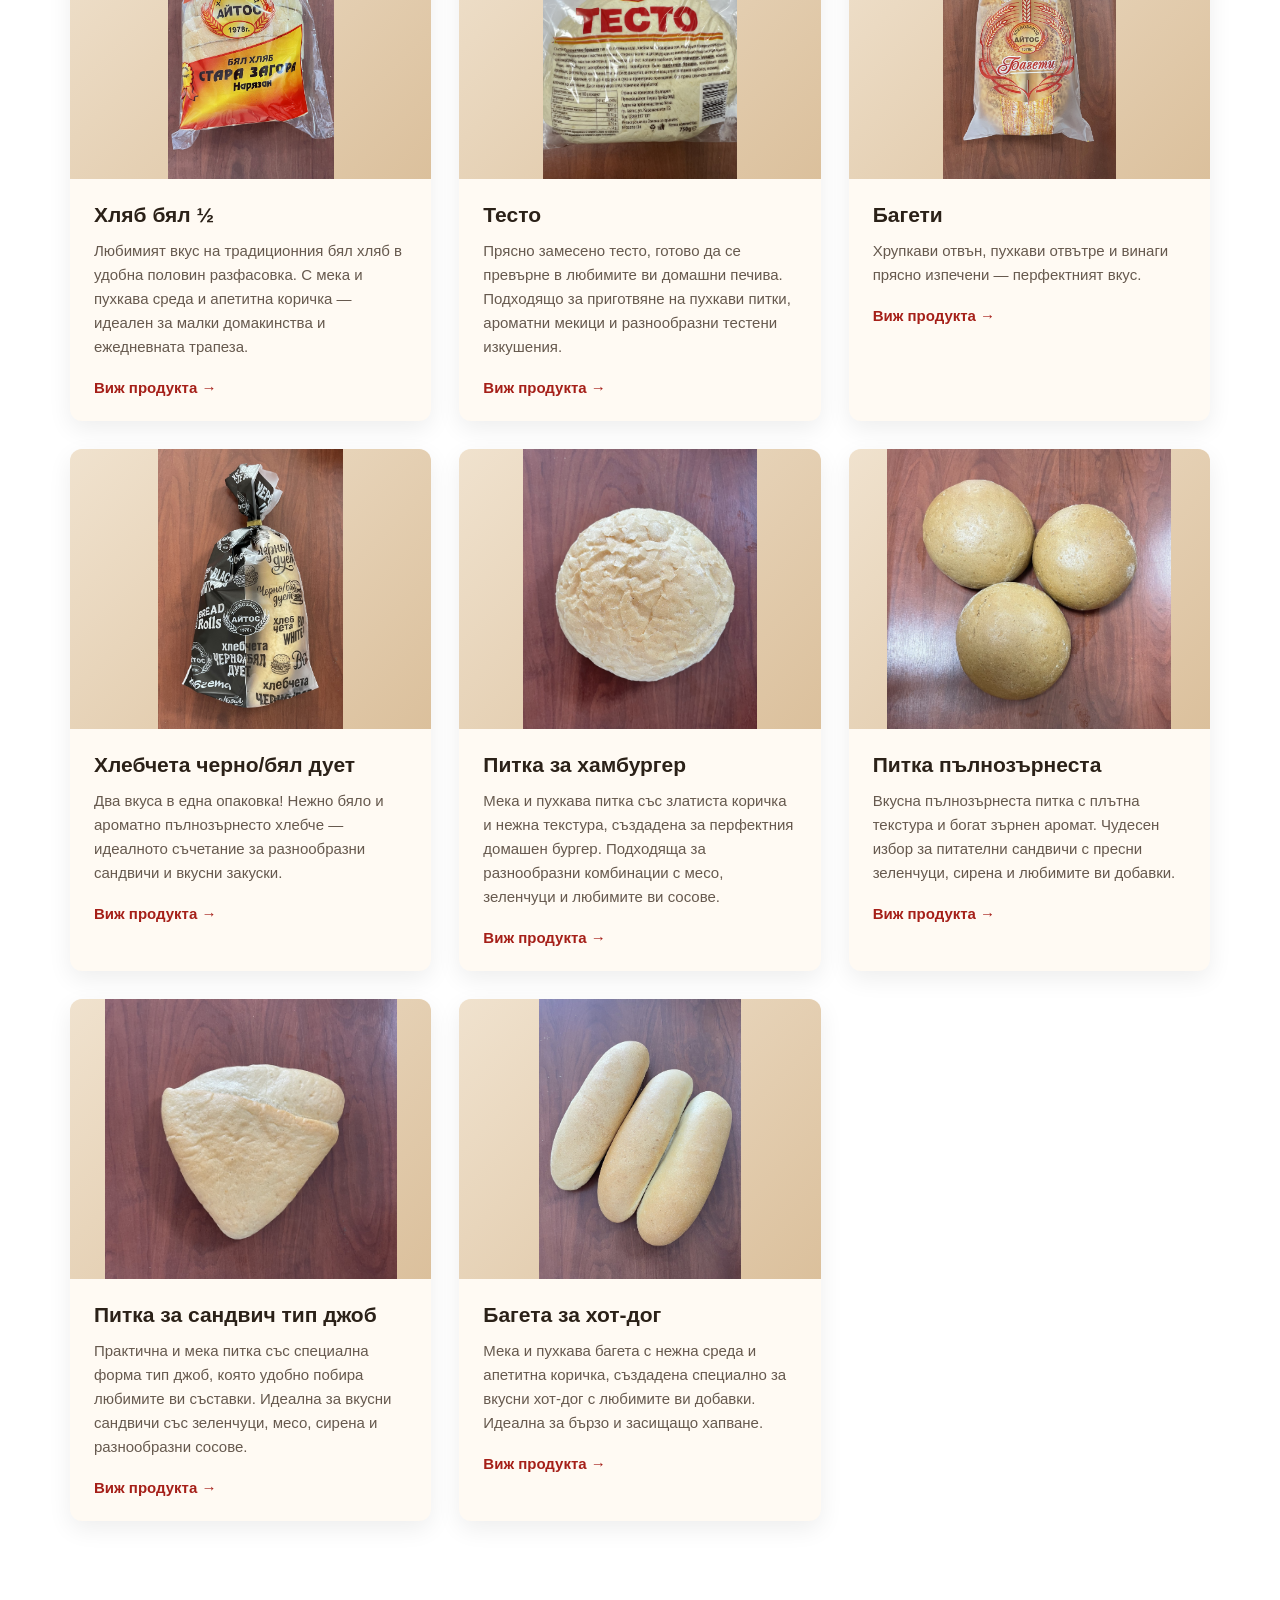
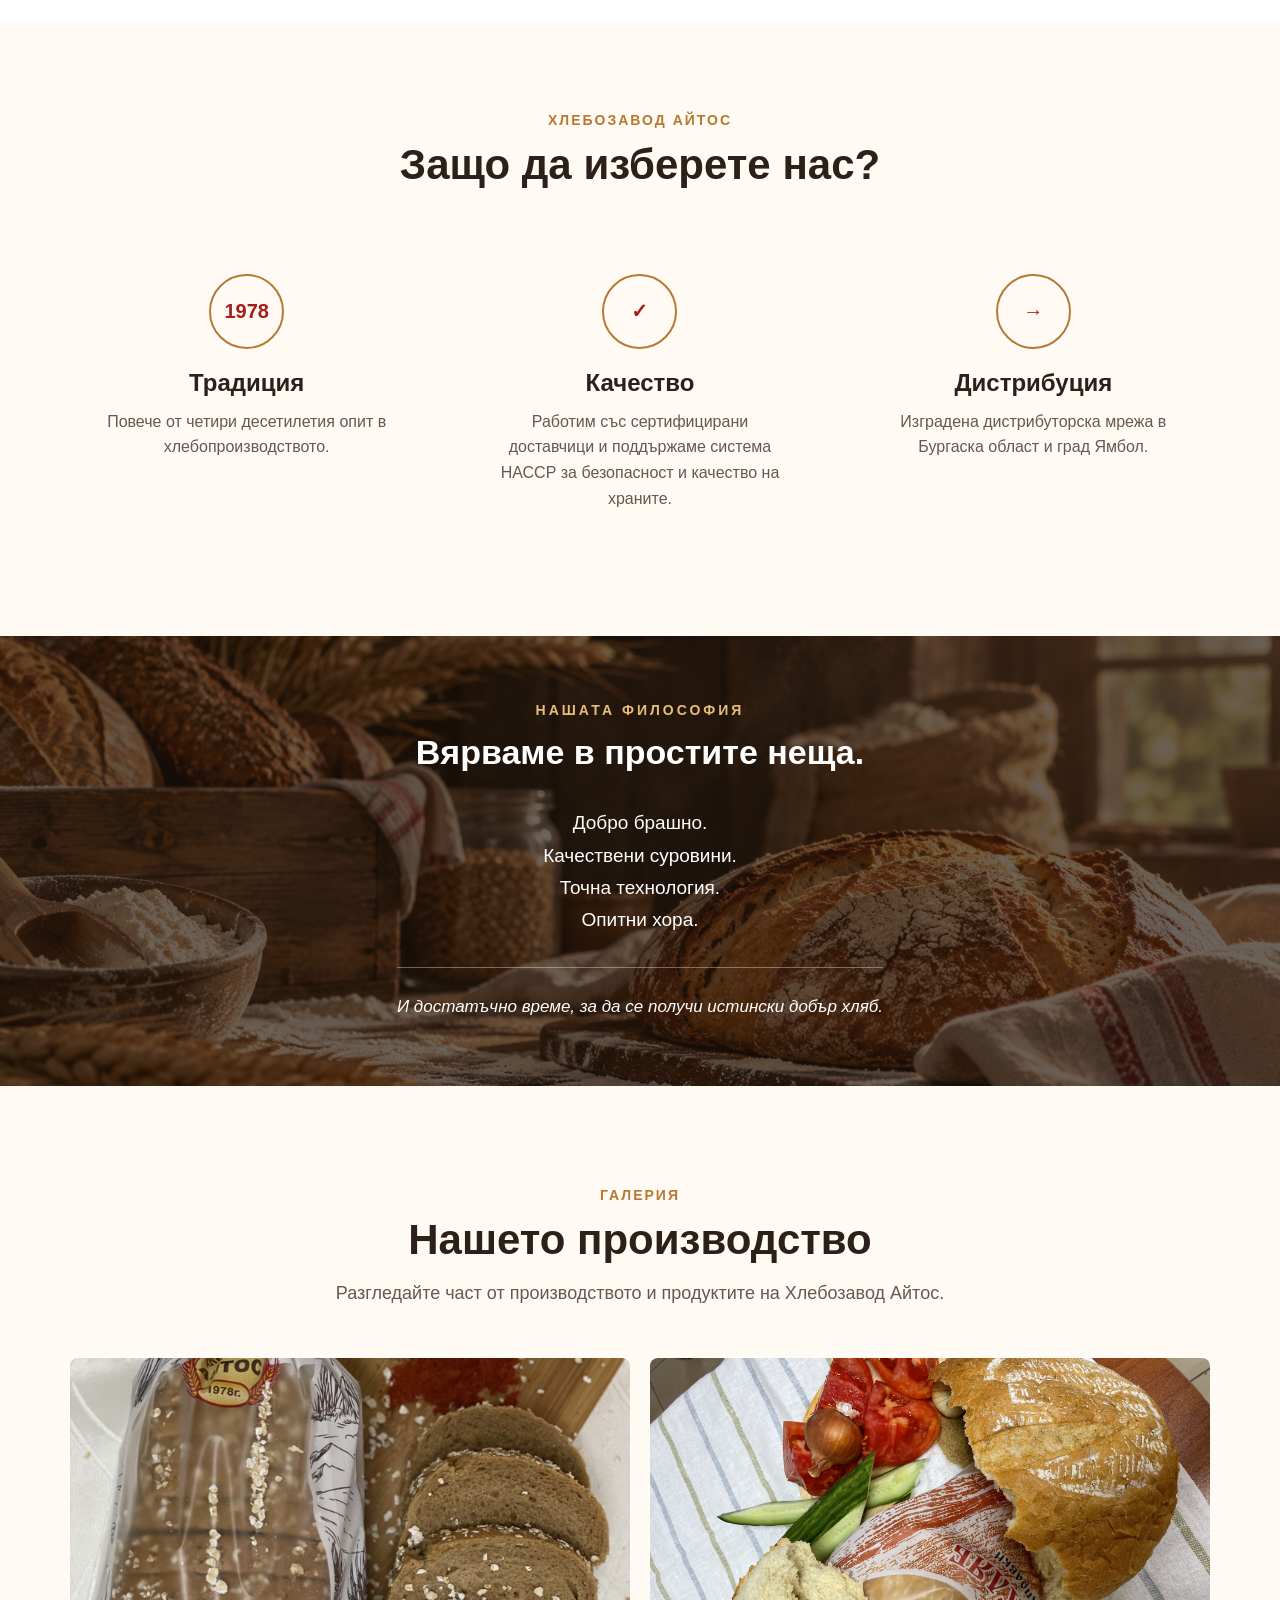
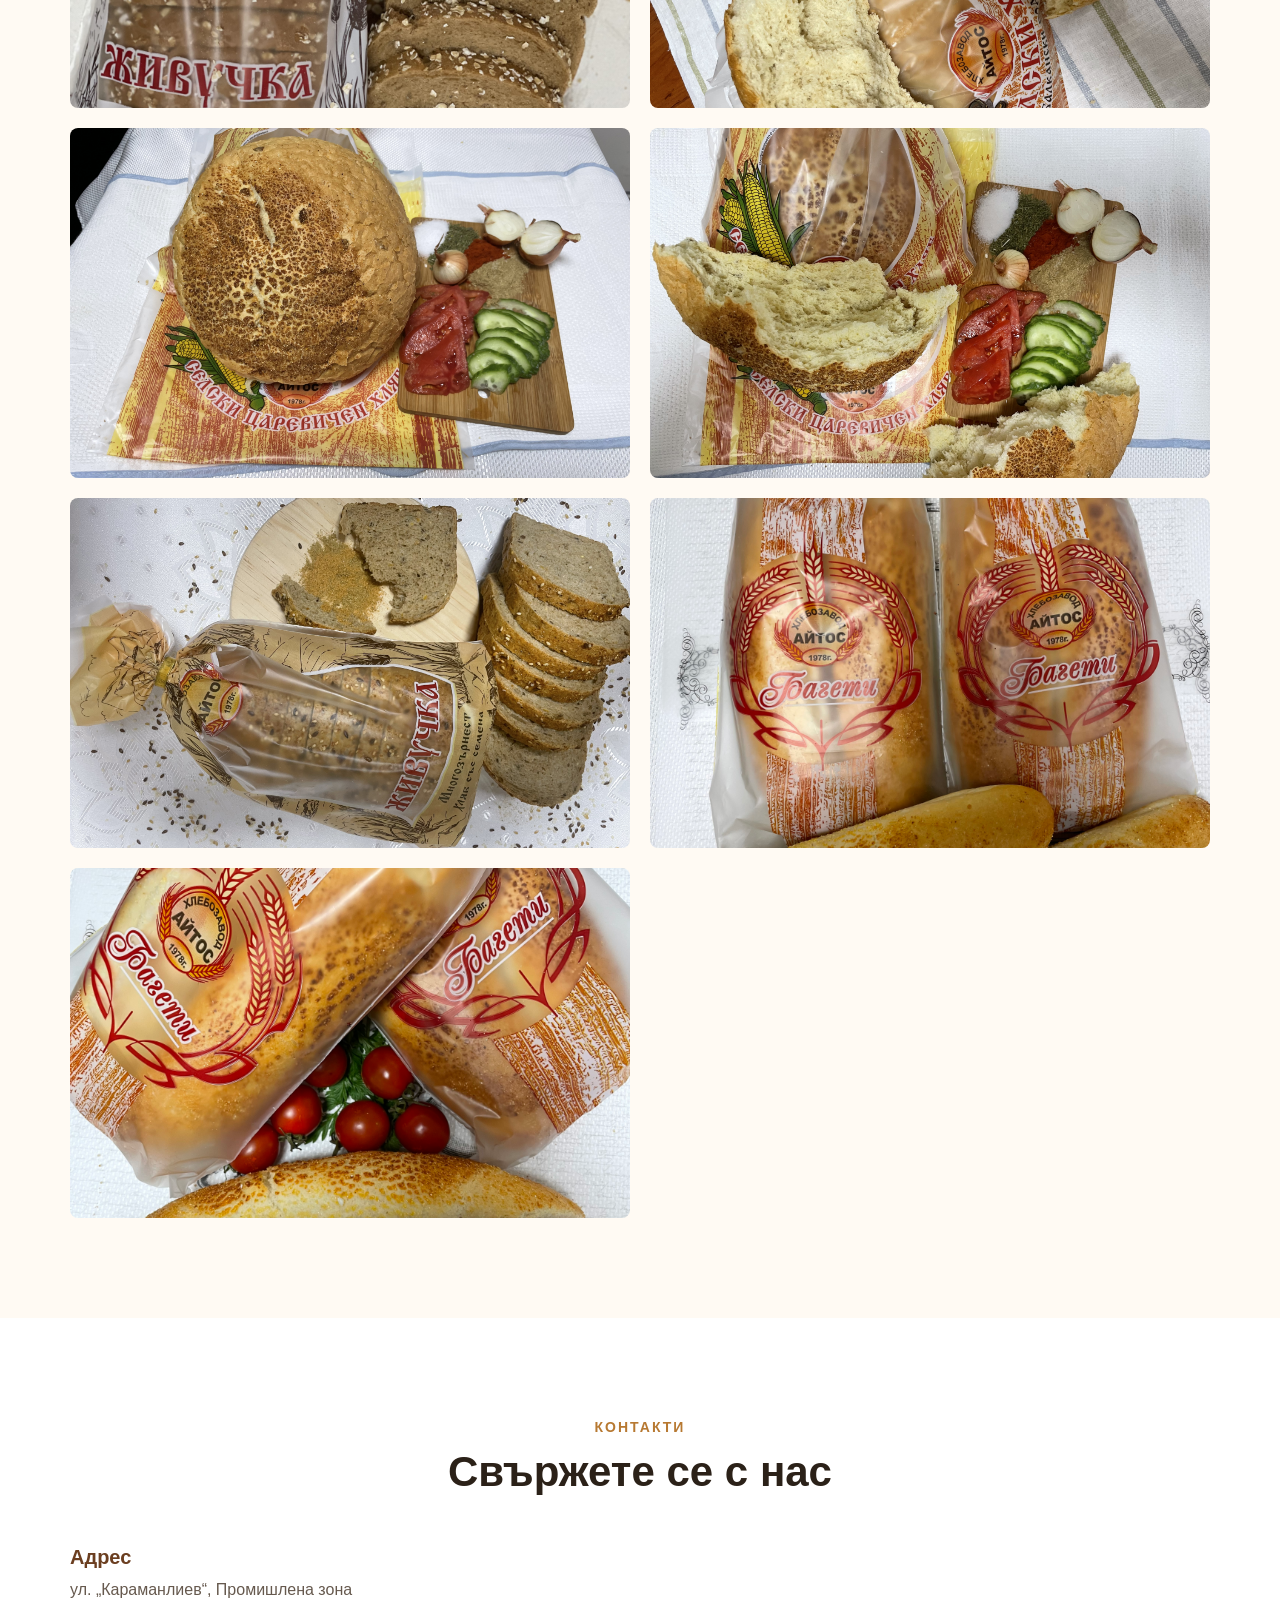
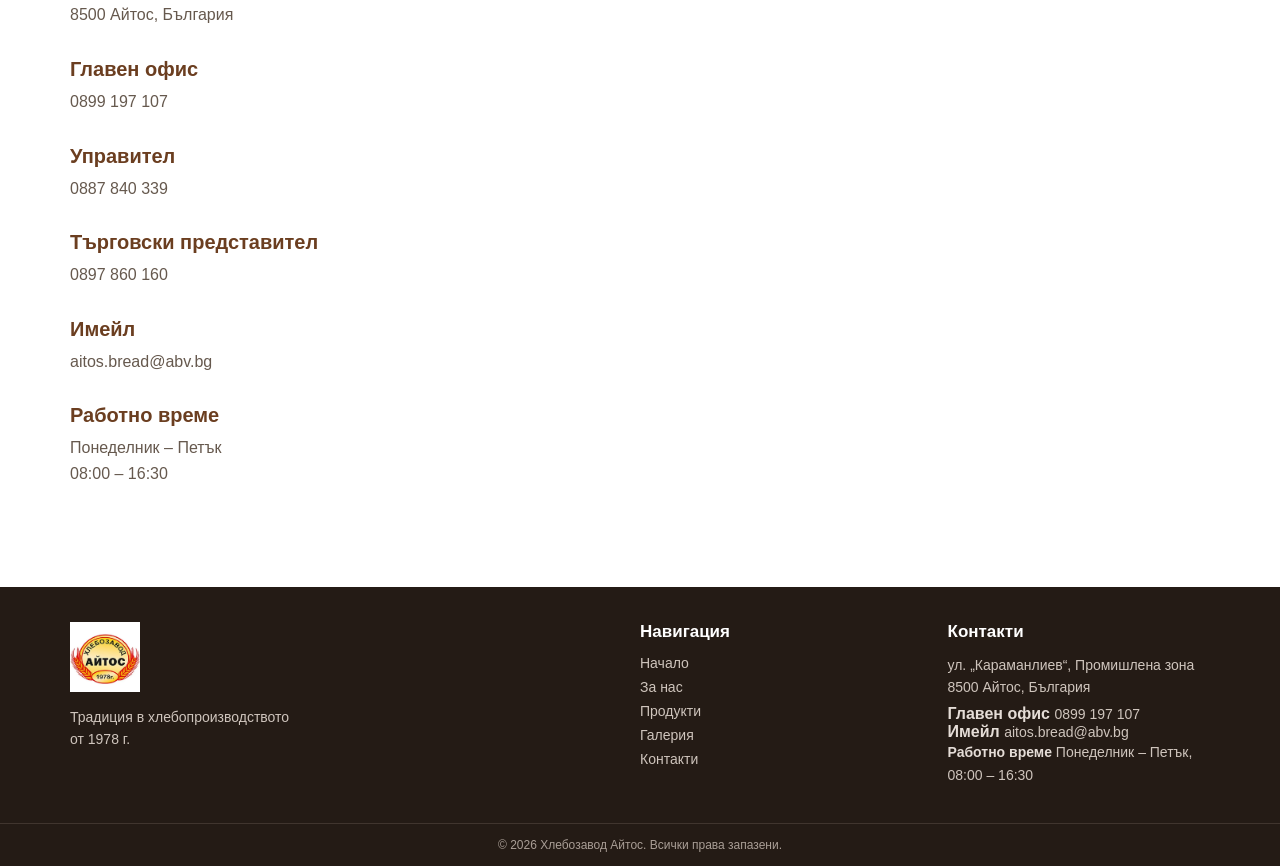
==== commit 8bff1f48: "fix: correct logo image path" ====
--- a/index.html
+++ b/index.html
@@ -14,7 +14,7 @@
         <nav>
            <div class="logo">
                 <a href="#home">
-                    <img src="images/logo.png" alt="Хлебозавод Айтос">
+                    <img src="images/Logo.png" alt="Хлебозавод Айтос">
                 </a>
             </div>
 
@@ -312,7 +312,7 @@
 
         <!-- BRAND -->
         <div class="footer-brand">
-            <img src="images/logo.png" alt="Хлебозавод Айтос">
+            <img src="images/Logo.png" alt="Хлебозавод Айтос">
 
             <p>
                 Традиция в хлебопроизводството<br>
